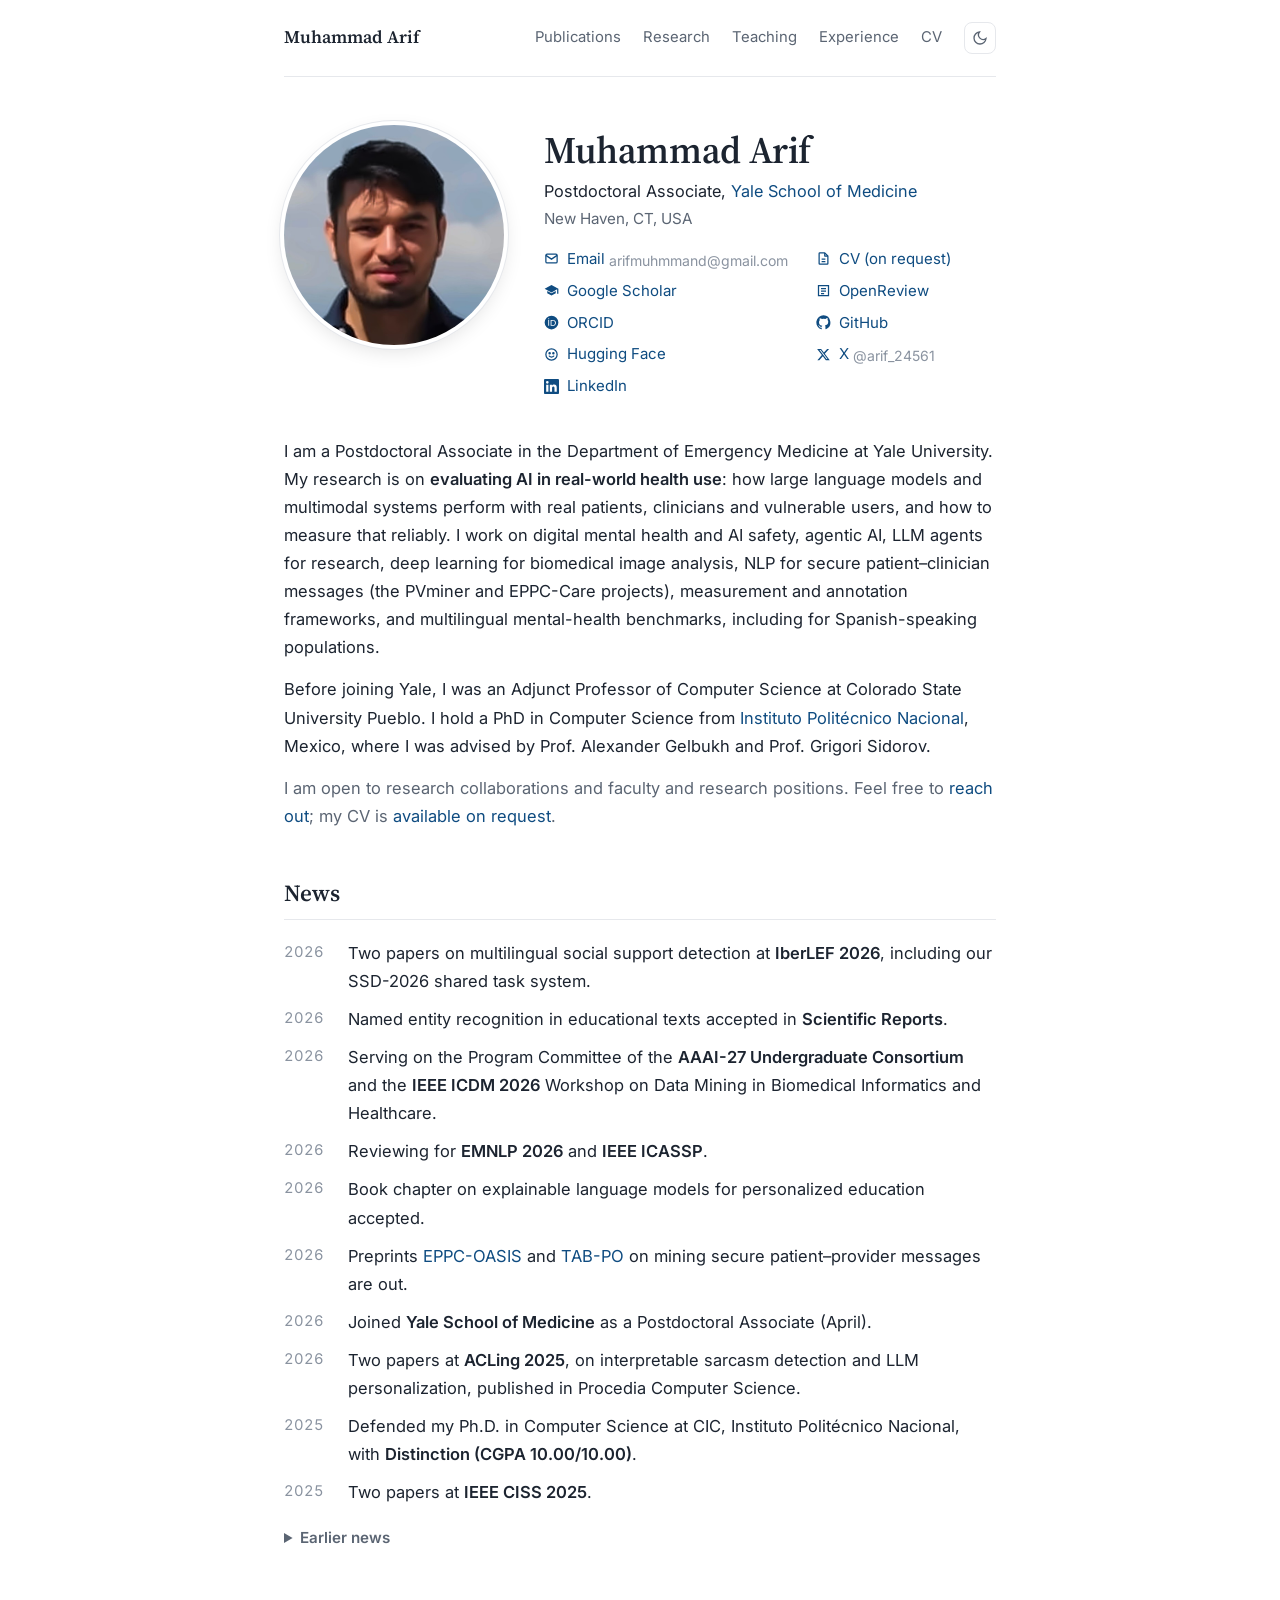
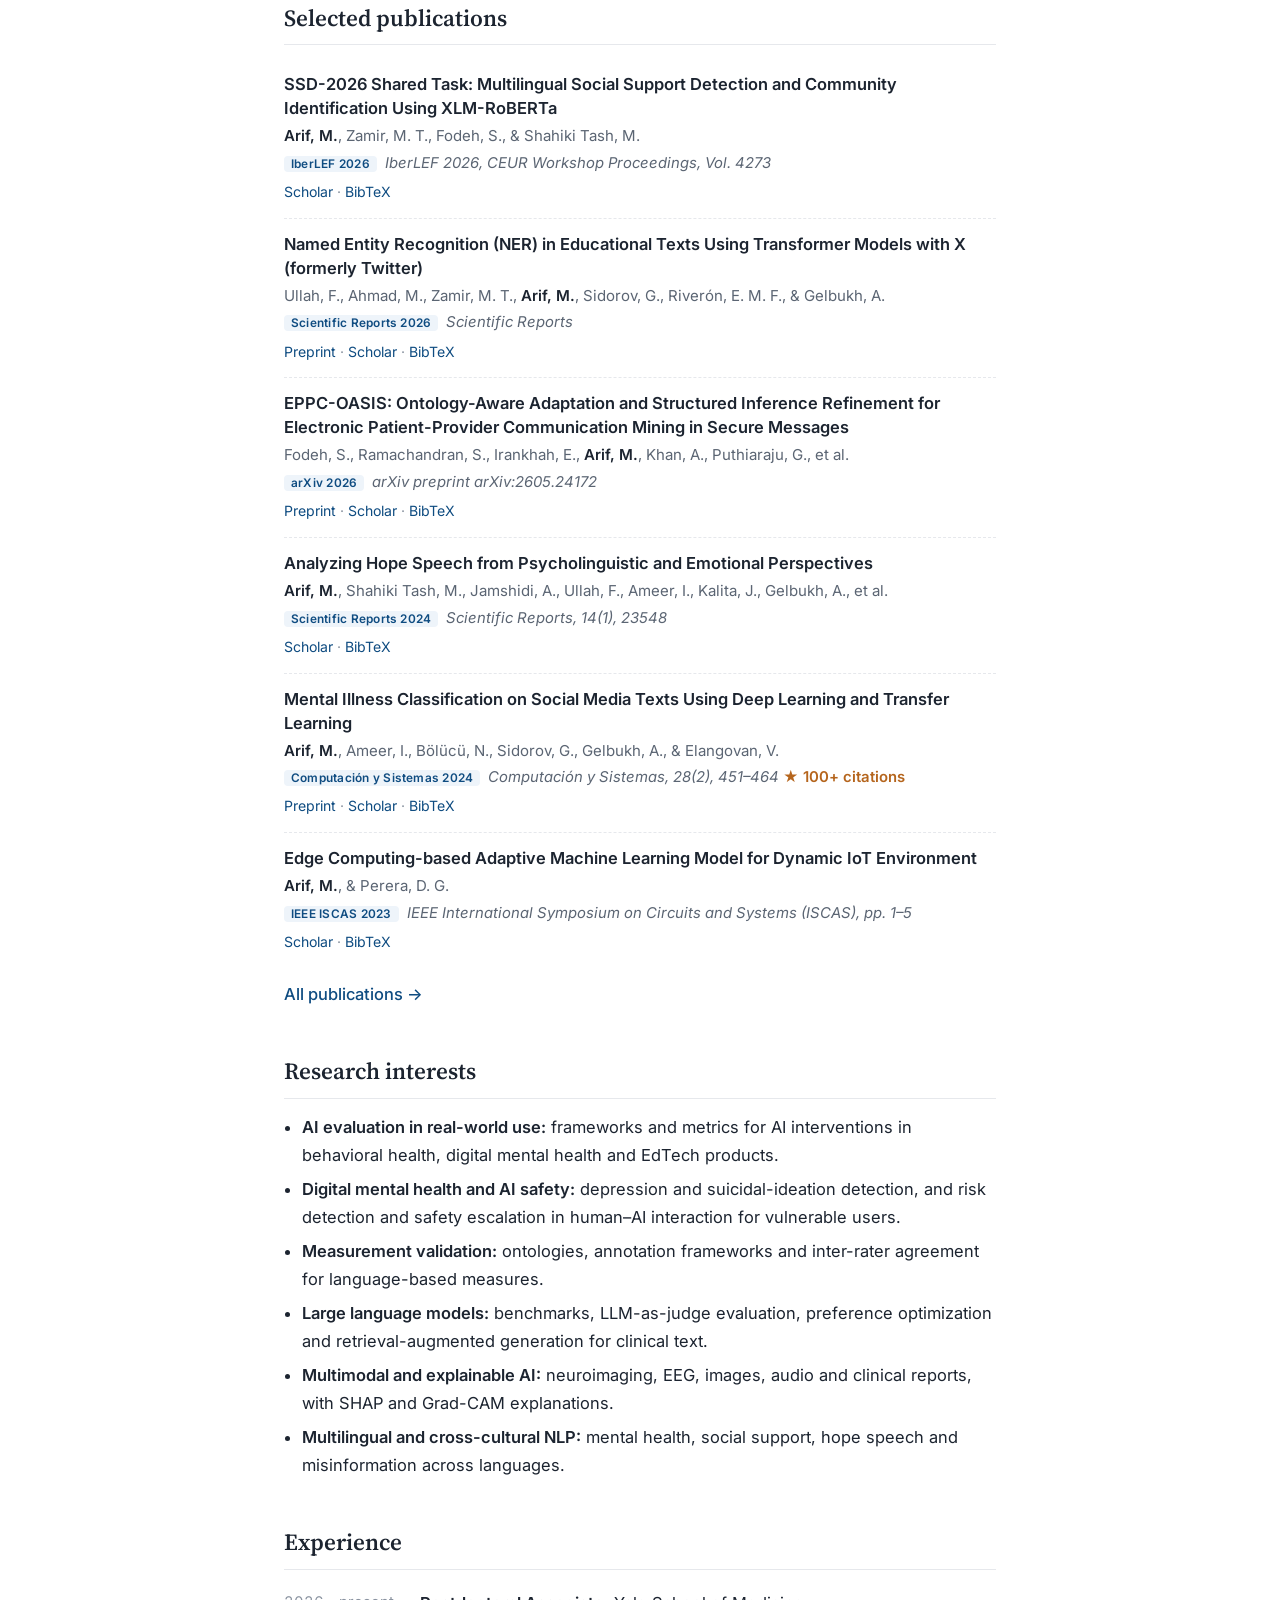
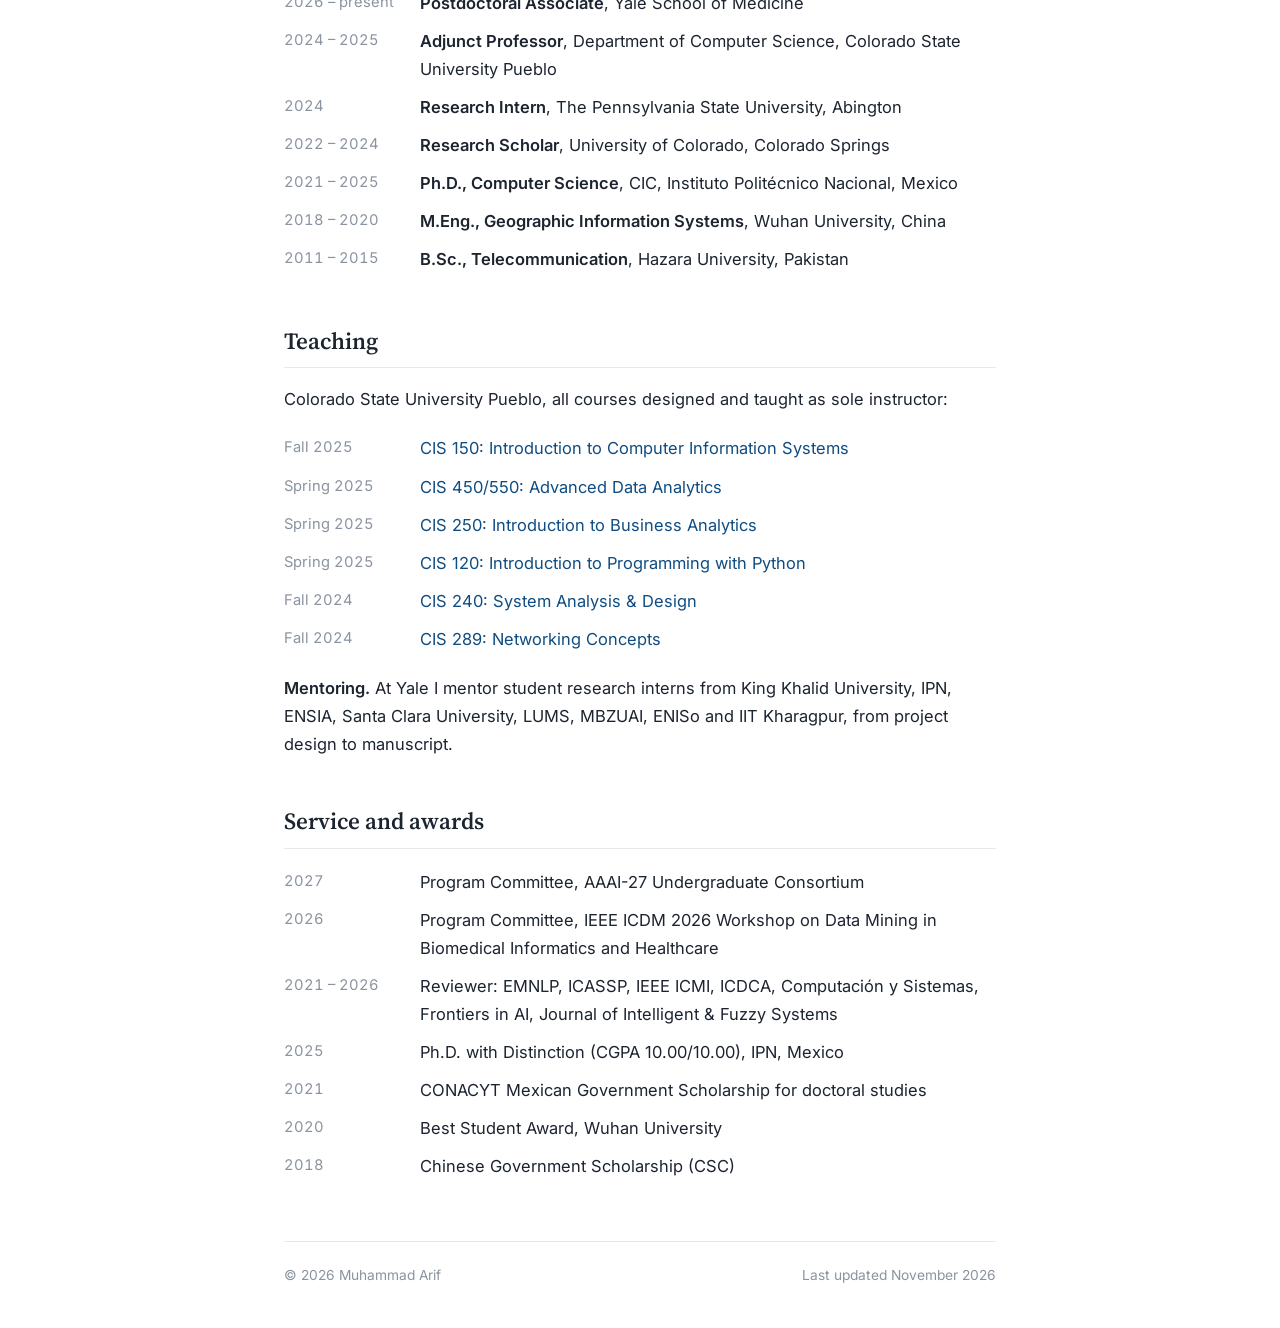
==== index.html @ 35c3992b "Intro: add LLM agents for research and biomedical image analysis Co-Authored-By: Claude Opus 5.5 <no" ====
<!DOCTYPE html>
<html lang="en">
<head>
  <meta charset="UTF-8">
  <meta name="viewport" content="width=device-width, initial-scale=1.0">
  <meta name="color-scheme" content="light dark">
  <title>Muhammad Arif, Ph.D.</title>
  <meta name="description" content="Muhammad Arif, Postdoctoral Associate at Yale School of Medicine. AI evaluation, digital mental health, clinical NLP and large language models.">
  <meta property="og:title" content="Muhammad Arif, Ph.D.">
  <meta property="og:description" content="Muhammad Arif, Postdoctoral Associate at Yale School of Medicine. AI evaluation, digital mental health, clinical NLP and large language models.">
  <meta property="og:type" content="website">
  <meta property="og:image" content="https://marif561.github.io/images/portrait.jpg">
  <link rel="icon" href="data:image/svg+xml,%3Csvg xmlns='http://www.w3.org/2000/svg' viewBox='0 0 64 64'%3E%3Crect width='64' height='64' rx='32' fill='%230f4c81'/%3E%3Ctext x='50%25' y='56%25' text-anchor='middle' dominant-baseline='middle' font-family='Georgia,serif' font-size='28' fill='%23fff'%3EMA%3C/text%3E%3C/svg%3E">
  <link rel="preconnect" href="https://fonts.googleapis.com">
  <link rel="preconnect" href="https://fonts.gstatic.com" crossorigin>
  <link href="https://fonts.googleapis.com/css2?family=Source+Serif+4:opsz,wght@8..60,400;8..60,600;8..60,700&family=Inter:wght@400;500;600&display=swap" rel="stylesheet">
  <link rel="stylesheet" href="style.css">
  <script>try{var t=localStorage.getItem("theme");if(t)document.documentElement.dataset.theme=t}catch(e){}</script>
  <script type="application/ld+json">
  {"@context":"https://schema.org","@type":"Person","name":"Muhammad Arif","honorificSuffix":"Ph.D.",
   "jobTitle":"Postdoctoral Associate","affiliation":{"@type":"Organization","name":"Yale School of Medicine"},
   "alumniOf":[{"@type":"CollegeOrUniversity","name":"Instituto Politécnico Nacional"},{"@type":"CollegeOrUniversity","name":"Wuhan University"}],
   "email":"mailto:arifmuhmmand@gmail.com","url":"https://marif561.github.io/",
   "sameAs":["https://scholar.google.com/citations?user=NUbu-DoAAAAJ","https://openreview.net/profile?id=~Muhammad_Arif2","https://orcid.org/0000-0001-6141-0204","https://github.com/marif561","https://huggingface.co/HiArif2026","https://x.com/arif_24561","https://www.linkedin.com/in/muhammadarif1906/"]}
  </script>
</head>
<body>
  <a class="skip" href="#content">Skip to content</a>
  <header class="topbar">
    <a class="home" href="./">Muhammad Arif</a>
    <nav aria-label="Main">
      <a href="publications.html">Publications</a>
      <a href="./#research">Research</a>
      <a href="./#teaching">Teaching</a>
      <a href="./#experience">Experience</a>
      <a href="cv.html">CV</a>
      <button id="theme" class="theme" type="button" aria-label="Toggle dark mode">
        <svg viewBox="0 0 24 24" fill="none" stroke="currentColor" stroke-width="2" stroke-linecap="round"><path d="M21 12.8A9 9 0 1 1 11.2 3a7 7 0 0 0 9.8 9.8z"/></svg>
      </button>
    </nav>
  </header>
  <main id="content">

    <section class="profile">
      <img class="portrait" src="images/portrait.jpg" alt="Portrait of Muhammad Arif" width="220" height="220">
      <div>
        <h1>Muhammad Arif</h1>
        <p class="affil">Postdoctoral Associate, <a href="https://medicine.yale.edu/" target="_blank" rel="noopener">Yale School of Medicine</a></p>
        <p class="loc">New Haven, CT, USA</p>
        <ul class="links">
          <li><a href="mailto:arifmuhmmand@gmail.com"><svg viewBox="0 0 24 24" fill="none" stroke="currentColor" stroke-width="2"><rect x="3" y="5" width="18" height="14" rx="2"/><path d="m3 7 9 6 9-6"/></svg><span>Email</span></a> <span class="handle">arifmuhmmand@gmail.com</span></li>
          <li><a href="cv.html"><svg viewBox="0 0 24 24" fill="none" stroke="currentColor" stroke-width="2" stroke-linejoin="round"><path d="M14 3H6a1 1 0 0 0-1 1v16a1 1 0 0 0 1 1h12a1 1 0 0 0 1-1V8z"/><path d="M14 3v5h5M9 13h6M9 17h6"/></svg><span>CV (on request)</span></a></li>
          <li><a href="https://scholar.google.com/citations?user=NUbu-DoAAAAJ" target="_blank" rel="noopener me"><svg viewBox="0 0 24 24" fill="currentColor"><path d="M12 3 1 9l11 6 9-4.9V17h2V9L12 3zm-6.8 9.6v3.6L12 20l6.8-3.8v-3.6L12 16.4l-6.8-3.8z"/></svg><span>Google Scholar</span></a></li>
          <li><a href="https://openreview.net/profile?id=~Muhammad_Arif2" target="_blank" rel="noopener me"><svg viewBox="0 0 24 24" fill="none" stroke="currentColor" stroke-width="2"><path d="M4 4h16v16H4z"/><path d="M8 9h8M8 13h8M8 17h5"/></svg><span>OpenReview</span></a></li>
          <li><a href="https://orcid.org/0000-0001-6141-0204" target="_blank" rel="noopener me"><svg viewBox="0 0 24 24" fill="currentColor"><path d="M12 1a11 11 0 1 0 0 22 11 11 0 0 0 0-22zM8.2 17.3H6.8V7.9h1.4v9.4zM7.5 6.9a.9.9 0 1 1 0-1.8.9.9 0 0 1 0 1.8zm3.1 10.4V7.9h3.6c3.4 0 4.9 2.4 4.9 4.7 0 2.5-2 4.7-4.9 4.7h-3.6zm1.4-1.3h2.1c2.6 0 3.5-1.9 3.5-3.4 0-2.4-1.5-3.4-3.6-3.4h-2v6.8z"/></svg><span>ORCID</span></a></li>
          <li><a href="https://github.com/marif561" target="_blank" rel="noopener me"><svg viewBox="0 0 24 24" fill="currentColor"><path d="M12 .5a11.5 11.5 0 0 0-3.6 22.4c.6.1.8-.3.8-.6v-2c-3.2.7-3.9-1.4-3.9-1.4-.5-1.3-1.3-1.7-1.3-1.7-1-.7.1-.7.1-.7 1.2.1 1.8 1.2 1.8 1.2 1 1.8 2.8 1.3 3.5 1 .1-.8.4-1.3.7-1.6-2.6-.3-5.3-1.3-5.3-5.7 0-1.3.5-2.3 1.2-3.1-.1-.3-.5-1.5.1-3.1 0 0 1-.3 3.2 1.2a11 11 0 0 1 5.8 0C17.3 4.4 18.3 4.7 18.3 4.7c.6 1.6.2 2.8.1 3.1.8.8 1.2 1.8 1.2 3.1 0 4.4-2.7 5.4-5.3 5.7.4.4.8 1.1.8 2.2v3.2c0 .3.2.7.8.6A11.5 11.5 0 0 0 12 .5z"/></svg><span>GitHub</span></a></li>
          <li><a href="https://huggingface.co/HiArif2026" target="_blank" rel="noopener me"><svg viewBox="0 0 24 24" fill="none" stroke="currentColor" stroke-width="2" stroke-linecap="round"><circle cx="12" cy="12" r="9"/><circle cx="9" cy="10" r="1" fill="currentColor"/><circle cx="15" cy="10" r="1" fill="currentColor"/><path d="M8.5 14.5c1.8 2 5.2 2 7 0"/></svg><span>Hugging Face</span></a></li>
          <li><a href="https://x.com/arif_24561" target="_blank" rel="noopener me"><svg viewBox="0 0 24 24" fill="currentColor"><path d="M17.8 3h3.1l-6.8 7.7L22 21h-6.2l-4.9-6.4L5.3 21H2.2l7.2-8.3L1.8 3h6.4l4.4 5.8L17.8 3zm-1.1 16.2h1.7L7.4 4.7H5.6l11.1 14.5z"/></svg><span>X</span></a> <span class="handle">@arif_24561</span></li>
          <li><a href="https://www.linkedin.com/in/muhammadarif1906/" target="_blank" rel="noopener me"><svg viewBox="0 0 24 24" fill="currentColor"><path d="M20.4 20.5h-3.6v-5.6c0-1.3 0-3-1.8-3s-2.1 1.4-2.1 2.9v5.7H9.3V9h3.4v1.6c.5-.9 1.6-1.8 3.4-1.8 3.6 0 4.3 2.4 4.3 5.5v6.2zM5.3 7.4a2.1 2.1 0 1 1 0-4.2 2.1 2.1 0 0 1 0 4.2zM7.1 20.5H3.5V9h3.6v11.5zM22.2 0H1.8C.8 0 0 .8 0 1.7v20.6c0 .9.8 1.7 1.8 1.7h20.4c1 0 1.8-.8 1.8-1.7V1.7C24 .8 23.2 0 22.2 0z"/></svg><span>LinkedIn</span></a></li>
        </ul>
      </div>
    </section>

    <section class="bio">
      <p>
        I am a Postdoctoral Associate in the Department of Emergency Medicine at Yale University. My research
        is on <b>evaluating AI in real-world health use</b>: how large language models and multimodal systems
        perform with real patients, clinicians and vulnerable users, and how to measure that reliably. I work on
        digital mental health and AI safety, agentic AI, LLM agents for research, deep learning for biomedical
        image analysis, NLP for secure patient–clinician messages (the PVminer and EPPC-Care projects), measurement and annotation frameworks, and multilingual mental-health
        benchmarks, including for Spanish-speaking populations.
      </p>
      <p>
        Before joining Yale, I was an Adjunct Professor of Computer Science at Colorado State University Pueblo.
        I hold a PhD in Computer Science from
        <a href="https://www.ipn.mx/" target="_blank" rel="noopener">Instituto Politécnico Nacional</a>, Mexico,
        where I was advised by Prof. Alexander Gelbukh and Prof. Grigori Sidorov.
      </p>
      <p class="note">I am open to research collaborations and faculty and research positions. Feel free to <a href="mailto:arifmuhmmand@gmail.com">reach out</a>; my CV is <a href="cv.html">available on request</a>.</p>
    </section>

    <section>
      <h2>News</h2>
      <ul class="news">
      <li><span class="yr">2026</span> Two papers on multilingual social support detection at <b>IberLEF 2026</b>, including our SSD-2026 shared task system.</li>
      <li><span class="yr">2026</span> Named entity recognition in educational texts accepted in <b>Scientific Reports</b>.</li>
      <li><span class="yr">2026</span> Serving on the Program Committee of the <b>AAAI-27 Undergraduate Consortium</b> and the <b>IEEE ICDM 2026</b> Workshop on Data Mining in Biomedical Informatics and Healthcare.</li>
      <li><span class="yr">2026</span> Reviewing for <b>EMNLP 2026</b> and <b>IEEE ICASSP</b>.</li>
      <li><span class="yr">2026</span> Book chapter on explainable language models for personalized education accepted.</li>
      <li><span class="yr">2026</span> Preprints <a href="https://arxiv.org/abs/2605.24172" target="_blank" rel="noopener">EPPC-OASIS</a> and <a href="https://arxiv.org/abs/2603.00025" target="_blank" rel="noopener">TAB-PO</a> on mining secure patient–provider messages are out.</li>
      <li><span class="yr">2026</span> Joined <b>Yale School of Medicine</b> as a Postdoctoral Associate (April).</li>
      <li><span class="yr">2026</span> Two papers at <b>ACLing 2025</b>, on interpretable sarcasm detection and LLM personalization, published in Procedia Computer Science.</li>
      <li><span class="yr">2025</span> Defended my Ph.D. in Computer Science at CIC, Instituto Politécnico Nacional, with <b>Distinction (CGPA 10.00/10.00)</b>.</li>
      <li><span class="yr">2025</span> Two papers at <b>IEEE CISS 2025</b>.</li>
      </ul>
      <details class="earlier">
        <summary><b>Earlier news</b></summary>
        <ul class="news">
      <li><span class="yr">2024</span> Hope speech paper published in <b>Scientific Reports</b>.</li>
      <li><span class="yr">2024</span> Mental illness classification paper published in <b>Computación y Sistemas</b> (now 100+ citations).</li>
      <li><span class="yr">2024</span> Started as Adjunct Professor at <b>Colorado State University Pueblo</b>.</li>
      <li><span class="yr">2023</span> Edge computing paper at <b>IEEE ISCAS 2023</b>.</li>
      <li><span class="yr">2022</span> CIC at <b>CheckThat! 2022</b> (CLEF) on multi-class and cross-lingual fake news detection.</li>
        </ul>
      </details>
    </section>

    <section>
      <h2>Selected publications</h2>
      <ul class="pubs">
      <li class="pub" data-t="c">
        <div class="pub-title">SSD-2026 Shared Task: Multilingual Social Support Detection and Community Identification Using XLM-RoBERTa</div>
        <div class="pub-authors"><b>Arif, M.</b>, Zamir, M. T., Fodeh, S., &amp; Shahiki Tash, M.</div>
        <div class="pub-venue"><span class="venue-tag">IberLEF 2026</span> IberLEF 2026, CEUR Workshop Proceedings, Vol. 4273</div>
        <div class="pub-links"><a href="https://scholar.google.com/scholar?q=SSD-2026+Shared+Task:+Multilingual+Social+Support+Detection+and+Community+Identification+Using+XLM-RoBERTa" target="_blank" rel="noopener">Scholar</a> · <button class="bib-btn" type="button" aria-expanded="false">BibTeX</button></div>
        <pre class="bib" hidden>@inproceedings{arif2026ssd,
  title = {SSD-2026 Shared Task: Multilingual Social Support Detection and Community Identification Using XLM-RoBERTa},
  author = {Arif, M. and Zamir, M. T. and Fodeh, S. and Shahiki Tash, M.},
  booktitle = {IberLEF 2026, CEUR Workshop Proceedings, Vol. 4273},
  year = {2026}
}</pre>
      </li>
      <li class="pub" data-t="j">
        <div class="pub-title">Named Entity Recognition (NER) in Educational Texts Using Transformer Models with X (formerly Twitter)</div>
        <div class="pub-authors">Ullah, F., Ahmad, M., Zamir, M. T., <b>Arif, M.</b>, Sidorov, G., Riverón, E. M. F., &amp; Gelbukh, A.</div>
        <div class="pub-venue"><span class="venue-tag">Scientific Reports 2026</span> Scientific Reports</div>
        <div class="pub-links"><a href="https://arxiv.org/abs/2504.18142" target="_blank" rel="noopener">Preprint</a> · <a href="https://scholar.google.com/scholar?q=Named+Entity+Recognition+(NER)+in+Educational+Texts+Using+Transformer+Models+with+X+(formerly+Twitter)" target="_blank" rel="noopener">Scholar</a> · <button class="bib-btn" type="button" aria-expanded="false">BibTeX</button></div>
        <pre class="bib" hidden>@article{ullah2026ner,
  title = {Named Entity Recognition (NER) in Educational Texts Using Transformer Models with X (formerly Twitter)},
  author = {Ullah, F. and Ahmad, M. and Zamir, M. T. and Arif, M. and Sidorov, G. and Riverón, E. M. F. and Gelbukh, A.},
  journal = {Scientific Reports},
  year = {2026},
  eprint = {2504.18142}, archivePrefix = {arXiv}
}</pre>
      </li>
      <li class="pub" data-t="p">
        <div class="pub-title">EPPC-OASIS: Ontology-Aware Adaptation and Structured Inference Refinement for Electronic Patient-Provider Communication Mining in Secure Messages</div>
        <div class="pub-authors">Fodeh, S., Ramachandran, S., Irankhah, E., <b>Arif, M.</b>, Khan, A., Puthiaraju, G., et al.</div>
        <div class="pub-venue"><span class="venue-tag">arXiv 2026</span> arXiv preprint arXiv:2605.24172</div>
        <div class="pub-links"><a href="https://arxiv.org/abs/2605.24172" target="_blank" rel="noopener">Preprint</a> · <a href="https://scholar.google.com/scholar?q=EPPC-OASIS:+Ontology-Aware+Adaptation+and+Structured+Inference+Refinement+for+Electronic+Patient-Provider+Communication+Mining+in+Secure+Messages" target="_blank" rel="noopener">Scholar</a> · <button class="bib-btn" type="button" aria-expanded="false">BibTeX</button></div>
        <pre class="bib" hidden>@misc{fodeh2026oasis,
  title = {EPPC-OASIS: Ontology-Aware Adaptation and Structured Inference Refinement for Electronic Patient-Provider Communication Mining in Secure Messages},
  author = {Fodeh, S. and Ramachandran, S. and Irankhah, E. and Arif, M. and Khan, A. and Puthiaraju, G. and others},
  howpublished = {arXiv preprint arXiv:2605.24172},
  year = {2026},
  eprint = {2605.24172}, archivePrefix = {arXiv}
}</pre>
      </li>
      <li class="pub" data-t="j">
        <div class="pub-title">Analyzing Hope Speech from Psycholinguistic and Emotional Perspectives</div>
        <div class="pub-authors"><b>Arif, M.</b>, Shahiki Tash, M., Jamshidi, A., Ullah, F., Ameer, I., Kalita, J., Gelbukh, A., et al.</div>
        <div class="pub-venue"><span class="venue-tag">Scientific Reports 2024</span> Scientific Reports, 14(1), 23548</div>
        <div class="pub-links"><a href="https://scholar.google.com/scholar?q=Analyzing+Hope+Speech+from+Psycholinguistic+and+Emotional+Perspectives" target="_blank" rel="noopener">Scholar</a> · <button class="bib-btn" type="button" aria-expanded="false">BibTeX</button></div>
        <pre class="bib" hidden>@article{arif2024hope,
  title = {Analyzing Hope Speech from Psycholinguistic and Emotional Perspectives},
  author = {Arif, M. and Shahiki Tash, M. and Jamshidi, A. and Ullah, F. and Ameer, I. and Kalita, J. and Gelbukh, A. and others},
  journal = {Scientific Reports, 14(1), 23548},
  year = {2024}
}</pre>
      </li>
      <li class="pub" data-t="j">
        <div class="pub-title">Mental Illness Classification on Social Media Texts Using Deep Learning and Transfer Learning</div>
        <div class="pub-authors"><b>Arif, M.</b>, Ameer, I., Bölücü, N., Sidorov, G., Gelbukh, A., &amp; Elangovan, V.</div>
        <div class="pub-venue"><span class="venue-tag">Computación y Sistemas 2024</span> Computación y Sistemas, 28(2), 451–464 <span class="star">★ 100+ citations</span></div>
        <div class="pub-links"><a href="https://arxiv.org/abs/2207.01012" target="_blank" rel="noopener">Preprint</a> · <a href="https://scholar.google.com/scholar?q=Mental+Illness+Classification+on+Social+Media+Texts+Using+Deep+Learning+and+Transfer+Learning" target="_blank" rel="noopener">Scholar</a> · <button class="bib-btn" type="button" aria-expanded="false">BibTeX</button></div>
        <pre class="bib" hidden>@article{arif2024mental,
  title = {Mental Illness Classification on Social Media Texts Using Deep Learning and Transfer Learning},
  author = {Arif, M. and Ameer, I. and Bölücü, N. and Sidorov, G. and Gelbukh, A. and Elangovan, V.},
  journal = {Computación y Sistemas, 28(2), 451–464},
  year = {2024},
  eprint = {2207.01012}, archivePrefix = {arXiv}
}</pre>
      </li>
      <li class="pub" data-t="c">
        <div class="pub-title">Edge Computing-based Adaptive Machine Learning Model for Dynamic IoT Environment</div>
        <div class="pub-authors"><b>Arif, M.</b>, &amp; Perera, D. G.</div>
        <div class="pub-venue"><span class="venue-tag">IEEE ISCAS 2023</span> IEEE International Symposium on Circuits and Systems (ISCAS), pp. 1–5</div>
        <div class="pub-links"><a href="https://scholar.google.com/scholar?q=Edge+Computing-based+Adaptive+Machine+Learning+Model+for+Dynamic+IoT+Environment" target="_blank" rel="noopener">Scholar</a> · <button class="bib-btn" type="button" aria-expanded="false">BibTeX</button></div>
        <pre class="bib" hidden>@inproceedings{arif2023edge,
  title = {Edge Computing-based Adaptive Machine Learning Model for Dynamic IoT Environment},
  author = {Arif, M. and Perera, D. G.},
  booktitle = {IEEE International Symposium on Circuits and Systems (ISCAS), pp. 1–5},
  year = {2023}
}</pre>
      </li>
      </ul>
      <p class="more"><a href="publications.html">All publications →</a></p>
    </section>

    <section id="research">
      <h2>Research interests</h2>
      <ul class="interests">
        <li><b>AI evaluation in real-world use:</b> frameworks and metrics for AI interventions in behavioral health, digital mental health and EdTech products.</li>
        <li><b>Digital mental health and AI safety:</b> depression and suicidal-ideation detection, and risk detection and safety escalation in human–AI interaction for vulnerable users.</li>
        <li><b>Measurement validation:</b> ontologies, annotation frameworks and inter-rater agreement for language-based measures.</li>
        <li><b>Large language models:</b> benchmarks, LLM-as-judge evaluation, preference optimization and retrieval-augmented generation for clinical text.</li>
        <li><b>Multimodal and explainable AI:</b> neuroimaging, EEG, images, audio and clinical reports, with SHAP and Grad-CAM explanations.</li>
        <li><b>Multilingual and cross-cultural NLP:</b> mental health, social support, hope speech and misinformation across languages.</li>
      </ul>
    </section>

    <section id="experience">
      <h2>Experience</h2>
      <ul class="cv">
        <li><span class="when">2026 – present</span><span><b>Postdoctoral Associate</b>, Yale School of Medicine</span></li>
        <li><span class="when">2024 – 2025</span><span><b>Adjunct Professor</b>, Department of Computer Science, Colorado State University Pueblo</span></li>
        <li><span class="when">2024</span><span><b>Research Intern</b>, The Pennsylvania State University, Abington</span></li>
        <li><span class="when">2022 – 2024</span><span><b>Research Scholar</b>, University of Colorado, Colorado Springs</span></li>
        <li><span class="when">2021 – 2025</span><span><b>Ph.D., Computer Science</b>, CIC, Instituto Politécnico Nacional, Mexico</span></li>
        <li><span class="when">2018 – 2020</span><span><b>M.Eng., Geographic Information Systems</b>, Wuhan University, China</span></li>
        <li><span class="when">2011 – 2015</span><span><b>B.Sc., Telecommunication</b>, Hazara University, Pakistan</span></li>
      </ul>
    </section>

    <section id="teaching">
      <h2>Teaching</h2>
      <p>Colorado State University Pueblo, all courses designed and taught as sole instructor:</p>
      <ul class="cv">
        <li><span class="when">Fall 2025</span><span><a href="https://catalog.csupueblo.edu/course-description-information/cis/" target="_blank" rel="noopener">CIS 150: Introduction to Computer Information Systems</a></span></li>
        <li><span class="when">Spring 2025</span><span><a href="https://catalog.csupueblo.edu/course-description-information/cis/" target="_blank" rel="noopener">CIS 450/550: Advanced Data Analytics</a></span></li>
        <li><span class="when">Spring 2025</span><span><a href="https://catalog.csupueblo.edu/course-description-information/cis/" target="_blank" rel="noopener">CIS 250: Introduction to Business Analytics</a></span></li>
        <li><span class="when">Spring 2025</span><span><a href="https://catalog.csupueblo.edu/course-description-information/cis/" target="_blank" rel="noopener">CIS 120: Introduction to Programming with Python</a></span></li>
        <li><span class="when">Fall 2024</span><span><a href="https://catalog.csupueblo.edu/course-description-information/cis/" target="_blank" rel="noopener">CIS 240: System Analysis &amp; Design</a></span></li>
        <li><span class="when">Fall 2024</span><span><a href="https://catalog.csupueblo.edu/course-description-information/cis/" target="_blank" rel="noopener">CIS 289: Networking Concepts</a></span></li>
      </ul>
      <p>
        <b>Mentoring.</b> At Yale I mentor student research interns from King Khalid University, IPN, ENSIA,
        Santa Clara University, LUMS, MBZUAI, ENISo and IIT Kharagpur, from project design to manuscript.
      </p>
    </section>

    <section>
      <h2>Service and awards</h2>
      <ul class="cv">
        <li><span class="when">2027</span><span>Program Committee, AAAI-27 Undergraduate Consortium</span></li>
        <li><span class="when">2026</span><span>Program Committee, IEEE ICDM 2026 Workshop on Data Mining in Biomedical Informatics and Healthcare</span></li>
        <li><span class="when">2021 – 2026</span><span>Reviewer: EMNLP, ICASSP, IEEE ICMI, ICDCA, Computación y Sistemas, Frontiers in AI, Journal of Intelligent &amp; Fuzzy Systems</span></li>
        <li><span class="when">2025</span><span>Ph.D. with Distinction (CGPA 10.00/10.00), IPN, Mexico</span></li>
        <li><span class="when">2021</span><span>CONACYT Mexican Government Scholarship for doctoral studies</span></li>
        <li><span class="when">2020</span><span>Best Student Award, Wuhan University</span></li>
        <li><span class="when">2018</span><span>Chinese Government Scholarship (CSC)</span></li>
      </ul>
    </section>
  </main>
  <footer>
    <span>© 2026 Muhammad Arif</span>
    <span>Last updated November 2026</span>
  </footer>
  <script>
    (function () {
      var root = document.documentElement, btn = document.getElementById("theme");
      function cur() {
        return root.dataset.theme || (matchMedia("(prefers-color-scheme: dark)").matches ? "dark" : "light");
      }
      btn.addEventListener("click", function () {
        var n = cur() === "dark" ? "light" : "dark";
        root.dataset.theme = n;
        try { localStorage.setItem("theme", n); } catch (e) {}
      });
      document.querySelectorAll(".bib-btn").forEach(function (b) {
        b.addEventListener("click", function () {
          var pre = b.closest(".pub").querySelector(".bib");
          pre.hidden = !pre.hidden;
          b.setAttribute("aria-expanded", String(!pre.hidden));
        });
      });
      document.querySelectorAll(".filter button").forEach(function (b) {
        b.addEventListener("click", function () {
          document.querySelectorAll(".filter button").forEach(function (x) { x.classList.remove("on"); });
          b.classList.add("on");
          var f = b.dataset.f;
          document.querySelectorAll(".pub").forEach(function (p) {
            p.hidden = f !== "all" && p.dataset.t !== f;
          });
          document.querySelectorAll(".year-group").forEach(function (g) {
            g.hidden = !g.querySelector(".pub:not([hidden])");
          });
        });
      });
    })();
  </script>
</body>
</html>
---- style.css ----
:root {
  --bg: #ffffff;
  --text: #1c2430;
  --muted: #5b6573;
  --faint: #8a93a0;
  --line: #e6e8ec;
  --accent: #0f4c81;
  --accent-soft: #eef4fa;
  --code-bg: #f6f7f9;
  --serif: "Source Serif 4", Georgia, "Times New Roman", serif;
  --sans: "Inter", system-ui, -apple-system, "Segoe UI", sans-serif;
}
@media (prefers-color-scheme: dark) {
  :root:not([data-theme="light"]) {
    --bg: #12161c; --text: #e6e8eb; --muted: #a3abb6; --faint: #7d8794;
    --line: #262d36; --accent: #8cbcec; --accent-soft: #1a2633; --code-bg: #1a2029;
  }
}
:root[data-theme="dark"] {
  --bg: #12161c; --text: #e6e8eb; --muted: #a3abb6; --faint: #7d8794;
  --line: #262d36; --accent: #8cbcec; --accent-soft: #1a2633; --code-bg: #1a2029;
}

* { box-sizing: border-box; }
html { -webkit-text-size-adjust: 100%; }
body {
  margin: 0 auto; max-width: 760px; padding: 0 24px;
  background: var(--bg); color: var(--text);
  font: 16.5px/1.7 var(--sans); -webkit-font-smoothing: antialiased;
}
a { color: var(--accent); text-decoration: none; }
a:hover { text-decoration: underline; text-underline-offset: 3px; }
b { font-weight: 600; }

.skip { position: absolute; left: -9999px; }
.skip:focus { left: 12px; top: 12px; background: var(--bg); padding: 6px 10px; border: 1px solid var(--line); z-index: 10; }

/* top bar */
.topbar {
  display: flex; align-items: center; justify-content: space-between; gap: 16px; flex-wrap: wrap;
  padding: 22px 0; border-bottom: 1px solid var(--line); margin-bottom: 48px;
}
.home { font-family: var(--serif); font-weight: 600; font-size: 1.1rem; color: var(--text); }
.home:hover { text-decoration: none; }
.topbar nav { display: flex; align-items: center; gap: 22px; font-size: .93rem; }
.topbar nav a { color: var(--muted); }
.topbar nav a:hover { color: var(--text); text-decoration: none; }
.theme {
  background: none; border: 1px solid var(--line); border-radius: 8px; width: 32px; height: 32px;
  color: var(--muted); cursor: pointer; display: grid; place-items: center; padding: 0;
}
.theme:hover { color: var(--text); }
.theme svg { width: 16px; height: 16px; }

/* profile header */
.profile { display: grid; grid-template-columns: 220px 1fr; gap: 40px; align-items: start; margin-bottom: 36px; }
.portrait {
  width: 220px; height: 220px; border-radius: 50%;
  background: linear-gradient(140deg, #0f4c81, #0a2a47); color: #fff;
  display: grid; place-items: center; font: 600 3.2rem var(--serif); letter-spacing: .02em;
}
img.portrait { object-fit: cover; display: block; background: var(--line); box-shadow: 0 0 0 4px var(--bg), 0 0 0 5px var(--line), 0 6px 20px rgba(0,0,0,.12); }
h1 { font-family: var(--serif); font-weight: 600; font-size: 2.35rem; line-height: 1.15; margin: 4px 0 6px; letter-spacing: -.01em; }
.affil { margin: 0; font-size: 1.02rem; }
.loc { margin: 0 0 14px; color: var(--muted); font-size: .95rem; }
.links { list-style: none; margin: 0; padding: 0; display: grid; grid-template-columns: repeat(2, max-content); gap: 4px 28px; font-size: .94rem; }
.links a { display: inline-flex; align-items: center; gap: 8px; }
.links svg { width: 15px; height: 15px; flex: none; }
.handle { color: var(--faint); font-size: .88rem; }

/* sections */
section { margin-bottom: 44px; }
h2 {
  font-family: var(--serif); font-weight: 600; font-size: 1.45rem; margin: 0 0 14px;
  padding-bottom: 6px; border-bottom: 1px solid var(--line);
}
.bio p { margin: 0 0 14px; }
.bio .note { color: var(--muted); }

/* news */
.news { list-style: none; padding: 0; margin: 0; }
.news li { padding: 5px 0 5px 64px; position: relative; }
.news .yr { position: absolute; left: 0; color: var(--faint); font-variant-numeric: tabular-nums; font-size: .92rem; top: 6px; }
.earlier { margin-top: 10px; }
.earlier summary { cursor: pointer; color: var(--muted); font-size: .95rem; padding: 4px 0; }
.earlier summary:hover { color: var(--text); }

/* publications */
.pubs { list-style: none; padding: 0; margin: 0; }
.pub { padding: 14px 0; border-bottom: 1px dashed var(--line); }
.pub:last-child { border-bottom: none; }
.pub-title { font-weight: 600; line-height: 1.45; }
.pub-authors { color: var(--muted); font-size: .94rem; margin-top: 2px; }
.pub-authors b { color: var(--text); }
.pub-venue { font-size: .93rem; margin-top: 2px; font-style: italic; color: var(--muted); }
.venue-tag {
  font-style: normal; font-size: .74rem; font-weight: 600; letter-spacing: .02em;
  background: var(--accent-soft); color: var(--accent); padding: 1px 7px; border-radius: 4px; margin-right: 4px;
}
.star { font-style: normal; font-weight: 600; color: #b5651d; }
.pub-links { font-size: .88rem; margin-top: 4px; color: var(--faint); }
.bib-btn { background: none; border: 0; padding: 0; font: inherit; color: var(--accent); cursor: pointer; }
.bib-btn:hover { text-decoration: underline; text-underline-offset: 3px; }
.bib {
  background: var(--code-bg); border: 1px solid var(--line); border-radius: 6px; padding: 12px 14px; margin: 10px 0 0;
  font: .8rem/1.55 ui-monospace, SFMono-Regular, Menlo, monospace; white-space: pre-wrap; word-break: break-word;
}
.more { margin-top: 12px; font-weight: 500; }

.interests { padding-left: 1.1em; margin: 0; }
.interests li { margin-bottom: 6px; }

/* cv-style lists */
.cv { list-style: none; padding: 0; margin: 0 0 14px; }
.cv li { display: grid; grid-template-columns: 120px 1fr; gap: 16px; padding: 5px 0; }
.cv .when { color: var(--faint); font-size: .92rem; font-variant-numeric: tabular-nums; padding-top: 1px; }

/* publications page */
.page-title { margin-bottom: 8px; }
.lead { color: var(--muted); margin-top: 0; }
.filter { display: flex; flex-wrap: wrap; gap: 6px; margin: 18px 0 30px; }
.filter button {
  font: 500 .86rem var(--sans); padding: 5px 12px; border-radius: 999px; cursor: pointer;
  border: 1px solid var(--line); background: transparent; color: var(--muted);
}
.filter button:hover { color: var(--text); }
.filter button.on { background: var(--text); color: var(--bg); border-color: var(--text); }
.year-group h2 { font-size: 1.2rem; color: var(--muted); }

footer {
  display: flex; justify-content: space-between; flex-wrap: wrap; gap: 8px;
  border-top: 1px solid var(--line); padding: 22px 0 40px; margin-top: 56px;
  color: var(--faint); font-size: .86rem;
}

@media (max-width: 640px) {
  body { font-size: 16px; padding: 0 18px; }
  .topbar { margin-bottom: 32px; }
  .topbar nav { gap: 6px 14px; font-size: .88rem; flex-wrap: wrap; }
  .profile { grid-template-columns: 1fr; gap: 18px; }
  .portrait { width: 170px; height: 170px; font-size: 2.3rem; }
  h1 { font-size: 2rem; }
  .links { grid-template-columns: 1fr 1fr; gap: 4px 16px; }
  .cv li { grid-template-columns: 1fr; gap: 0; }
  .handle { display: none; }
  .news li { padding-left: 0; }
  .news .yr { position: static; margin-right: 6px; }
}
@media print {
  .topbar nav, .bib-btn, .filter { display: none; }
}

/* cv page */
.cv-actions { display: flex; gap: 18px; align-items: center; margin: 18px 0; font-size: .95rem; }
.btn-dl { background: var(--text); color: var(--bg); padding: 7px 14px; border-radius: 6px; font-weight: 500; }
.btn-dl:hover { text-decoration: none; opacity: .9; }
.cv-embed { width: 100%; height: 85vh; min-height: 600px; border: 1px solid var(--line); border-radius: 6px; background: var(--code-bg); }
@media (max-width: 640px) { .cv-embed { height: 70vh; min-height: 420px; } }
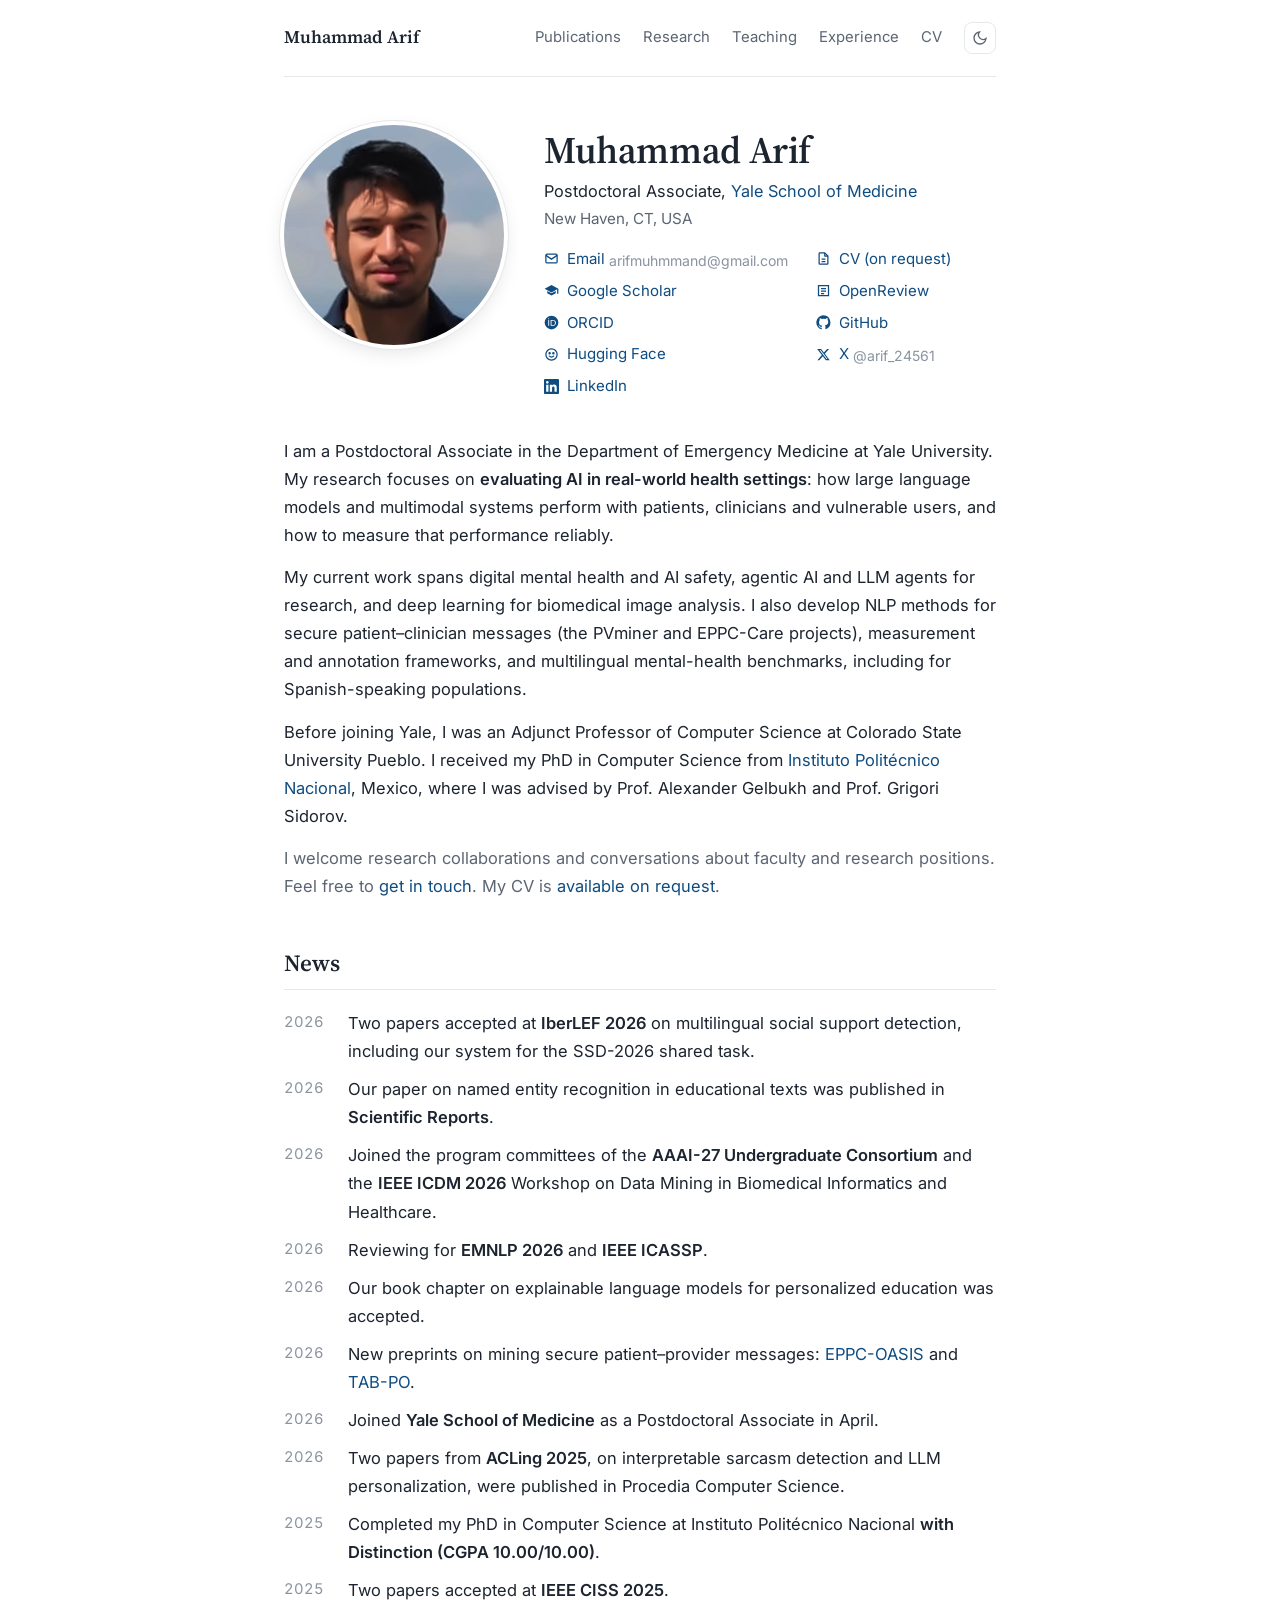
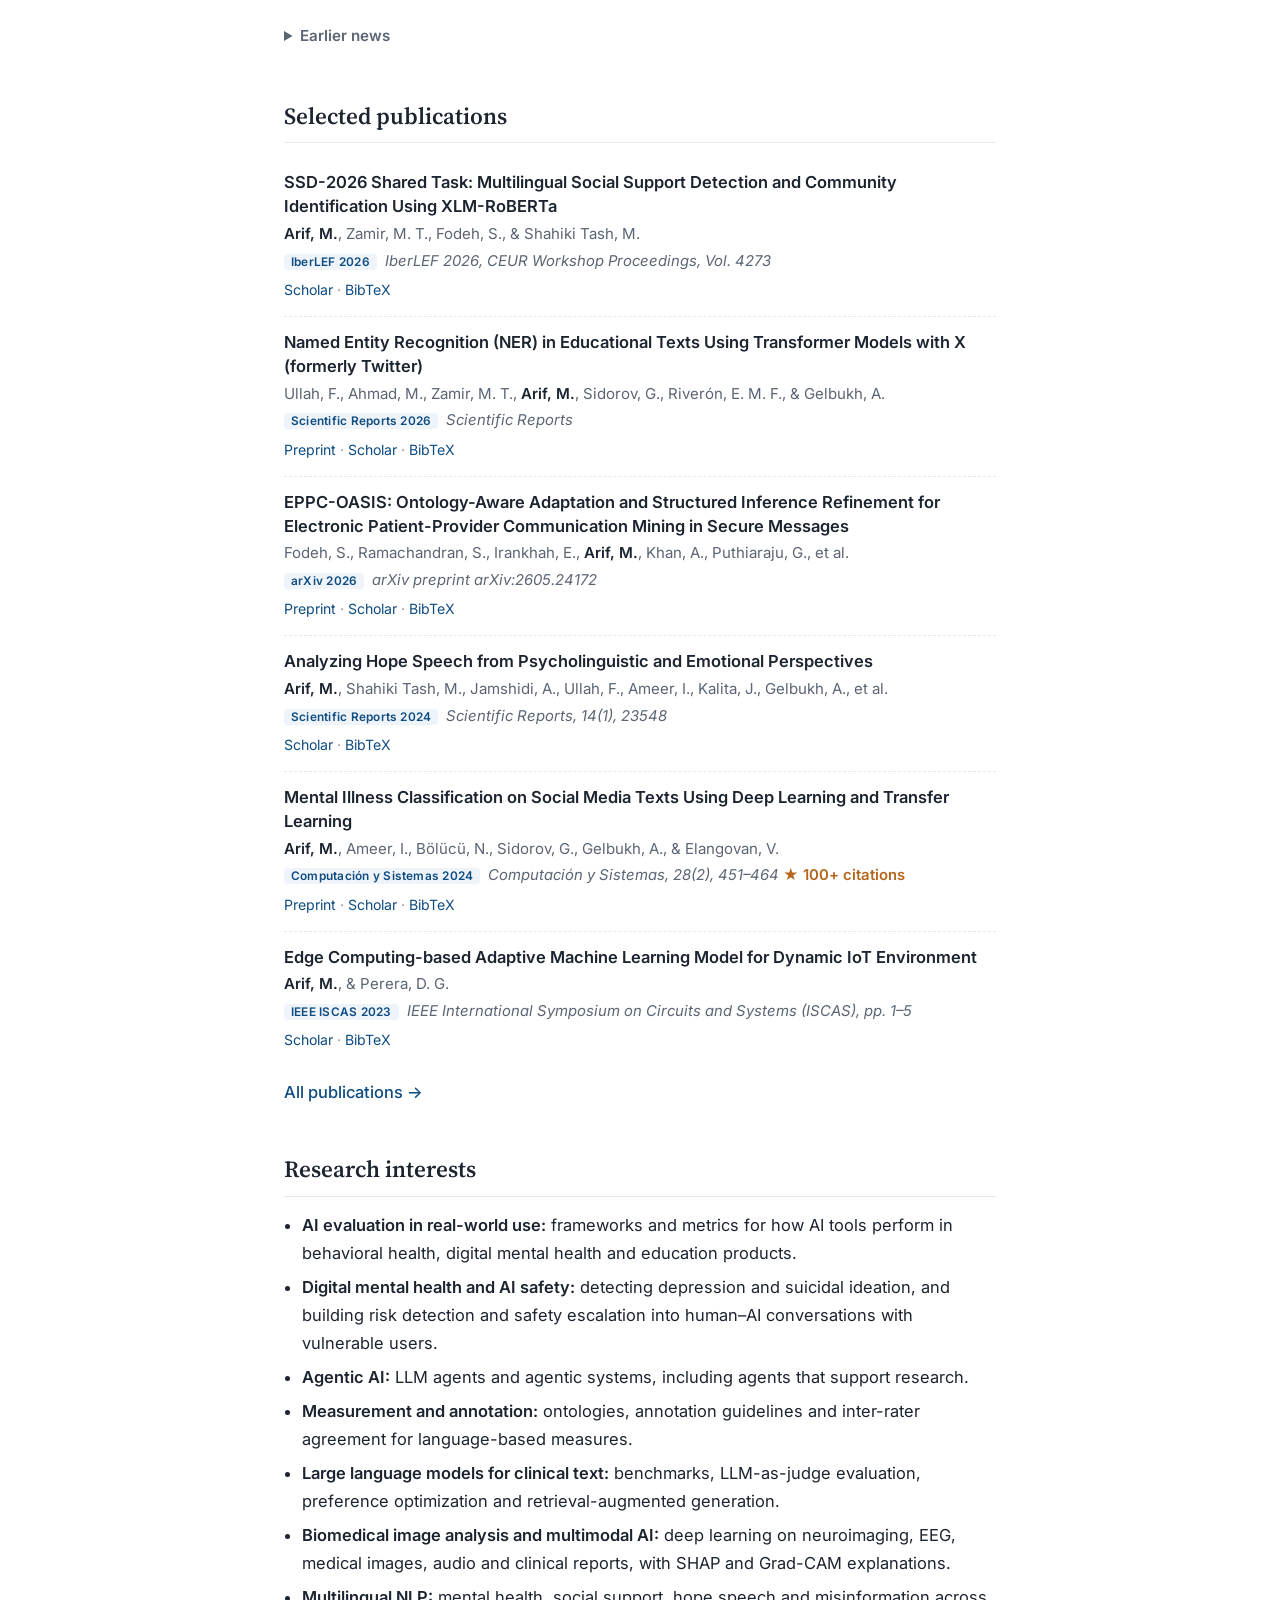
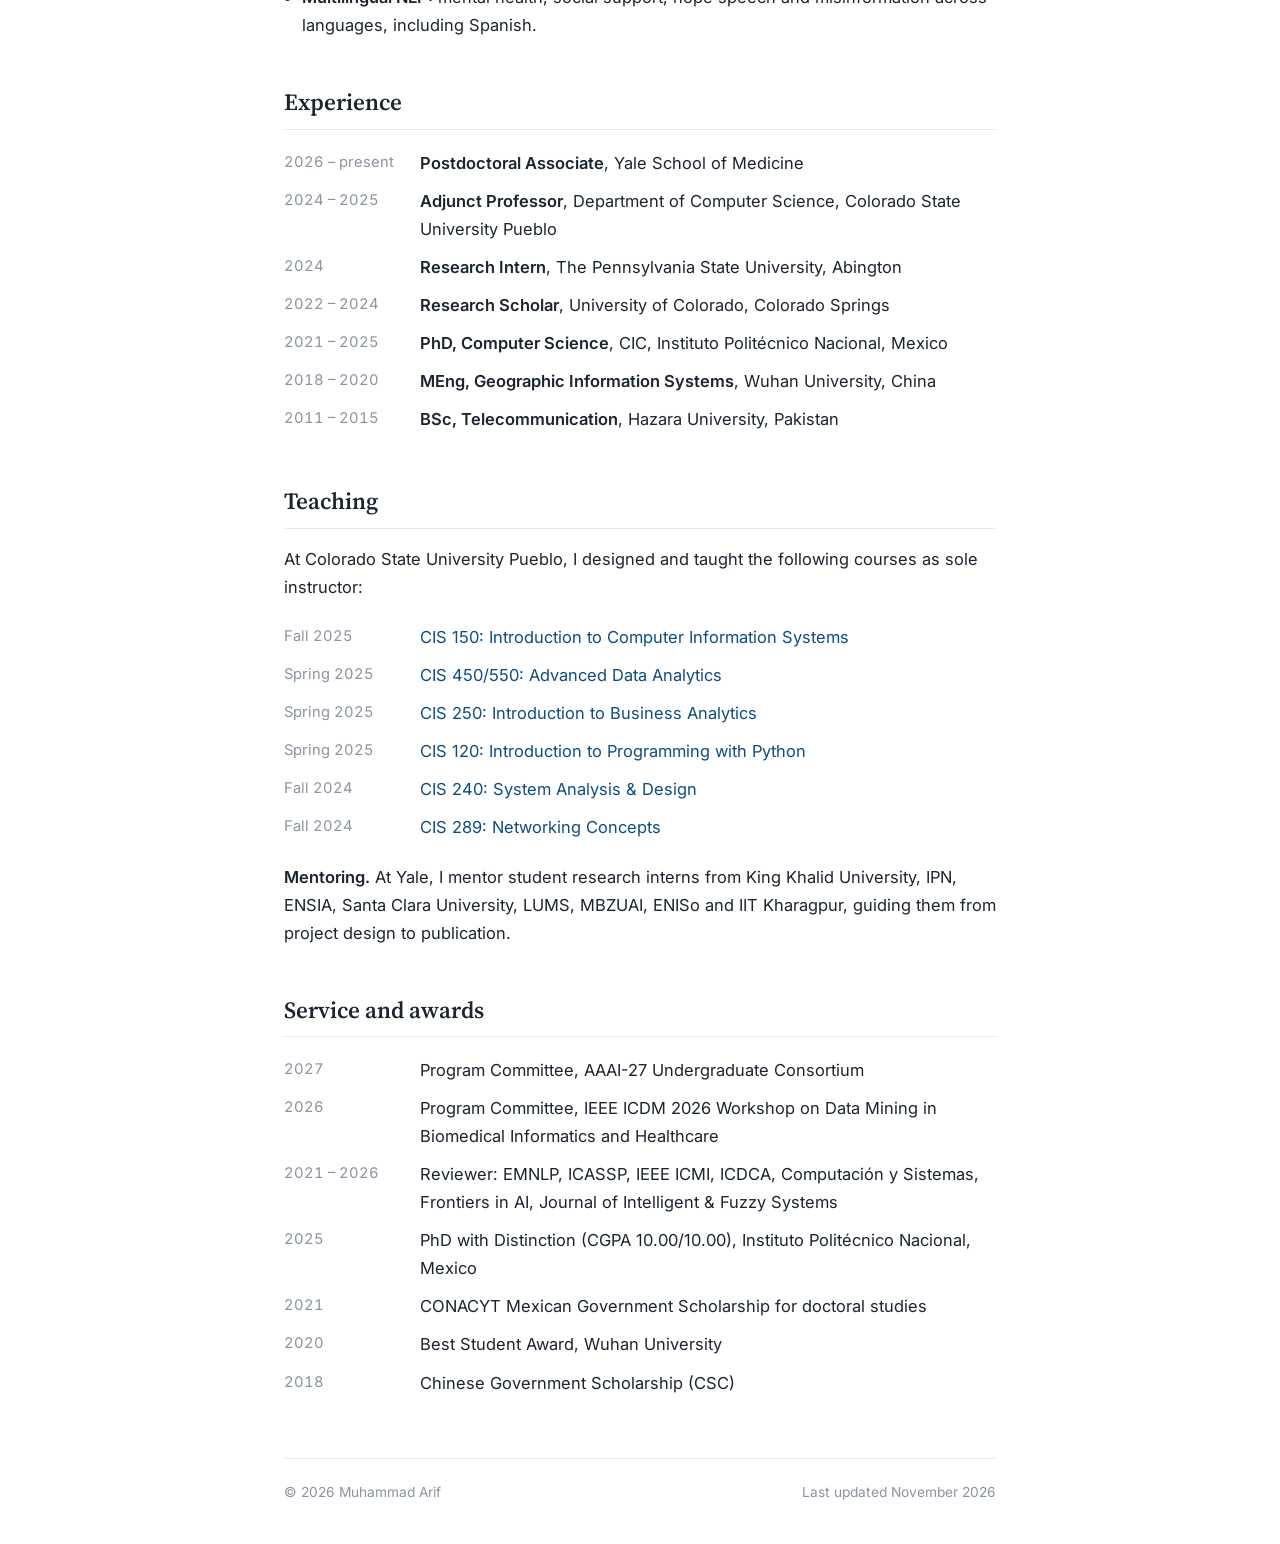
==== commit cdb76d83: "Polish wording and punctuation across the site Co-Authored-By: Claude Opus 5.5 <noreply@anthropic.co" ====
--- a/index.html
+++ b/index.html
@@ -4,9 +4,9 @@
   <meta charset="UTF-8">
   <meta name="viewport" content="width=device-width, initial-scale=1.0">
   <meta name="color-scheme" content="light dark">
-  <title>Muhammad Arif, Ph.D.</title>
+  <title>Muhammad Arif, PhD</title>
   <meta name="description" content="Muhammad Arif, Postdoctoral Associate at Yale School of Medicine. AI evaluation, digital mental health, clinical NLP and large language models.">
-  <meta property="og:title" content="Muhammad Arif, Ph.D.">
+  <meta property="og:title" content="Muhammad Arif, PhD">
   <meta property="og:description" content="Muhammad Arif, Postdoctoral Associate at Yale School of Medicine. AI evaluation, digital mental health, clinical NLP and large language models.">
   <meta property="og:type" content="website">
   <meta property="og:image" content="https://marif561.github.io/images/portrait.jpg">
@@ -17,7 +17,7 @@
   <link rel="stylesheet" href="style.css">
   <script>try{var t=localStorage.getItem("theme");if(t)document.documentElement.dataset.theme=t}catch(e){}</script>
   <script type="application/ld+json">
-  {"@context":"https://schema.org","@type":"Person","name":"Muhammad Arif","honorificSuffix":"Ph.D.",
+  {"@context":"https://schema.org","@type":"Person","name":"Muhammad Arif","honorificSuffix":"PhD",
    "jobTitle":"Postdoctoral Associate","affiliation":{"@type":"Organization","name":"Yale School of Medicine"},
    "alumniOf":[{"@type":"CollegeOrUniversity","name":"Instituto Politécnico Nacional"},{"@type":"CollegeOrUniversity","name":"Wuhan University"}],
    "email":"mailto:arifmuhmmand@gmail.com","url":"https://marif561.github.io/",
@@ -64,43 +64,47 @@
     <section class="bio">
       <p>
         I am a Postdoctoral Associate in the Department of Emergency Medicine at Yale University. My research
-        is on <b>evaluating AI in real-world health use</b>: how large language models and multimodal systems
-        perform with real patients, clinicians and vulnerable users, and how to measure that reliably. I work on
-        digital mental health and AI safety, agentic AI, LLM agents for research, deep learning for biomedical
-        image analysis, NLP for secure patient–clinician messages (the PVminer and EPPC-Care projects), measurement and annotation frameworks, and multilingual mental-health
-        benchmarks, including for Spanish-speaking populations.
+        focuses on <b>evaluating AI in real-world health settings</b>: how large language models and multimodal
+        systems perform with patients, clinicians and vulnerable users, and how to measure that performance
+        reliably.
+      </p>
+      <p>
+        My current work spans digital mental health and AI safety, agentic AI and LLM agents for research, and
+        deep learning for biomedical image analysis. I also develop NLP methods for secure patient–clinician
+        messages (the PVminer and EPPC-Care projects), measurement and annotation frameworks, and multilingual
+        mental-health benchmarks, including for Spanish-speaking populations.
       </p>
       <p>
         Before joining Yale, I was an Adjunct Professor of Computer Science at Colorado State University Pueblo.
-        I hold a PhD in Computer Science from
+        I received my PhD in Computer Science from
         <a href="https://www.ipn.mx/" target="_blank" rel="noopener">Instituto Politécnico Nacional</a>, Mexico,
         where I was advised by Prof. Alexander Gelbukh and Prof. Grigori Sidorov.
       </p>
-      <p class="note">I am open to research collaborations and faculty and research positions. Feel free to <a href="mailto:arifmuhmmand@gmail.com">reach out</a>; my CV is <a href="cv.html">available on request</a>.</p>
+      <p class="note">I welcome research collaborations and conversations about faculty and research positions. Feel free to <a href="mailto:arifmuhmmand@gmail.com">get in touch</a>. My CV is <a href="cv.html">available on request</a>.</p>
     </section>
 
     <section>
       <h2>News</h2>
       <ul class="news">
-      <li><span class="yr">2026</span> Two papers on multilingual social support detection at <b>IberLEF 2026</b>, including our SSD-2026 shared task system.</li>
-      <li><span class="yr">2026</span> Named entity recognition in educational texts accepted in <b>Scientific Reports</b>.</li>
-      <li><span class="yr">2026</span> Serving on the Program Committee of the <b>AAAI-27 Undergraduate Consortium</b> and the <b>IEEE ICDM 2026</b> Workshop on Data Mining in Biomedical Informatics and Healthcare.</li>
+      <li><span class="yr">2026</span> Two papers accepted at <b>IberLEF 2026</b> on multilingual social support detection, including our system for the SSD-2026 shared task.</li>
+      <li><span class="yr">2026</span> Our paper on named entity recognition in educational texts was published in <b>Scientific Reports</b>.</li>
+      <li><span class="yr">2026</span> Joined the program committees of the <b>AAAI-27 Undergraduate Consortium</b> and the <b>IEEE ICDM 2026</b> Workshop on Data Mining in Biomedical Informatics and Healthcare.</li>
       <li><span class="yr">2026</span> Reviewing for <b>EMNLP 2026</b> and <b>IEEE ICASSP</b>.</li>
-      <li><span class="yr">2026</span> Book chapter on explainable language models for personalized education accepted.</li>
-      <li><span class="yr">2026</span> Preprints <a href="https://arxiv.org/abs/2605.24172" target="_blank" rel="noopener">EPPC-OASIS</a> and <a href="https://arxiv.org/abs/2603.00025" target="_blank" rel="noopener">TAB-PO</a> on mining secure patient–provider messages are out.</li>
-      <li><span class="yr">2026</span> Joined <b>Yale School of Medicine</b> as a Postdoctoral Associate (April).</li>
-      <li><span class="yr">2026</span> Two papers at <b>ACLing 2025</b>, on interpretable sarcasm detection and LLM personalization, published in Procedia Computer Science.</li>
-      <li><span class="yr">2025</span> Defended my Ph.D. in Computer Science at CIC, Instituto Politécnico Nacional, with <b>Distinction (CGPA 10.00/10.00)</b>.</li>
-      <li><span class="yr">2025</span> Two papers at <b>IEEE CISS 2025</b>.</li>
+      <li><span class="yr">2026</span> Our book chapter on explainable language models for personalized education was accepted.</li>
+      <li><span class="yr">2026</span> New preprints on mining secure patient–provider messages: <a href="https://arxiv.org/abs/2605.24172" target="_blank" rel="noopener">EPPC-OASIS</a> and <a href="https://arxiv.org/abs/2603.00025" target="_blank" rel="noopener">TAB-PO</a>.</li>
+      <li><span class="yr">2026</span> Joined <b>Yale School of Medicine</b> as a Postdoctoral Associate in April.</li>
+      <li><span class="yr">2026</span> Two papers from <b>ACLing 2025</b>, on interpretable sarcasm detection and LLM personalization, were published in Procedia Computer Science.</li>
+      <li><span class="yr">2025</span> Completed my PhD in Computer Science at Instituto Politécnico Nacional <b>with Distinction (CGPA 10.00/10.00)</b>.</li>
+      <li><span class="yr">2025</span> Two papers accepted at <b>IEEE CISS 2025</b>.</li>
       </ul>
       <details class="earlier">
         <summary><b>Earlier news</b></summary>
         <ul class="news">
-      <li><span class="yr">2024</span> Hope speech paper published in <b>Scientific Reports</b>.</li>
-      <li><span class="yr">2024</span> Mental illness classification paper published in <b>Computación y Sistemas</b> (now 100+ citations).</li>
-      <li><span class="yr">2024</span> Started as Adjunct Professor at <b>Colorado State University Pueblo</b>.</li>
-      <li><span class="yr">2023</span> Edge computing paper at <b>IEEE ISCAS 2023</b>.</li>
-      <li><span class="yr">2022</span> CIC at <b>CheckThat! 2022</b> (CLEF) on multi-class and cross-lingual fake news detection.</li>
+      <li><span class="yr">2024</span> Our hope speech paper was published in <b>Scientific Reports</b>.</li>
+      <li><span class="yr">2024</span> Our mental illness classification paper was published in <b>Computación y Sistemas</b>; it has since passed 100 citations.</li>
+      <li><span class="yr">2024</span> Started as an Adjunct Professor at <b>Colorado State University Pueblo</b>.</li>
+      <li><span class="yr">2023</span> Our edge computing paper appeared at <b>IEEE ISCAS 2023</b>.</li>
+      <li><span class="yr">2022</span> Took part in <b>CheckThat! 2022</b> at CLEF with a system for multi-class and cross-lingual fake news detection.</li>
         </ul>
       </details>
     </section>
@@ -190,12 +194,13 @@
     <section id="research">
       <h2>Research interests</h2>
       <ul class="interests">
-        <li><b>AI evaluation in real-world use:</b> frameworks and metrics for AI interventions in behavioral health, digital mental health and EdTech products.</li>
-        <li><b>Digital mental health and AI safety:</b> depression and suicidal-ideation detection, and risk detection and safety escalation in human–AI interaction for vulnerable users.</li>
-        <li><b>Measurement validation:</b> ontologies, annotation frameworks and inter-rater agreement for language-based measures.</li>
-        <li><b>Large language models:</b> benchmarks, LLM-as-judge evaluation, preference optimization and retrieval-augmented generation for clinical text.</li>
-        <li><b>Multimodal and explainable AI:</b> neuroimaging, EEG, images, audio and clinical reports, with SHAP and Grad-CAM explanations.</li>
-        <li><b>Multilingual and cross-cultural NLP:</b> mental health, social support, hope speech and misinformation across languages.</li>
+        <li><b>AI evaluation in real-world use:</b> frameworks and metrics for how AI tools perform in behavioral health, digital mental health and education products.</li>
+        <li><b>Digital mental health and AI safety:</b> detecting depression and suicidal ideation, and building risk detection and safety escalation into human–AI conversations with vulnerable users.</li>
+        <li><b>Agentic AI:</b> LLM agents and agentic systems, including agents that support research.</li>
+        <li><b>Measurement and annotation:</b> ontologies, annotation guidelines and inter-rater agreement for language-based measures.</li>
+        <li><b>Large language models for clinical text:</b> benchmarks, LLM-as-judge evaluation, preference optimization and retrieval-augmented generation.</li>
+        <li><b>Biomedical image analysis and multimodal AI:</b> deep learning on neuroimaging, EEG, medical images, audio and clinical reports, with SHAP and Grad-CAM explanations.</li>
+        <li><b>Multilingual NLP:</b> mental health, social support, hope speech and misinformation across languages, including Spanish.</li>
       </ul>
     </section>
 
@@ -206,15 +211,15 @@
         <li><span class="when">2024 – 2025</span><span><b>Adjunct Professor</b>, Department of Computer Science, Colorado State University Pueblo</span></li>
         <li><span class="when">2024</span><span><b>Research Intern</b>, The Pennsylvania State University, Abington</span></li>
         <li><span class="when">2022 – 2024</span><span><b>Research Scholar</b>, University of Colorado, Colorado Springs</span></li>
-        <li><span class="when">2021 – 2025</span><span><b>Ph.D., Computer Science</b>, CIC, Instituto Politécnico Nacional, Mexico</span></li>
-        <li><span class="when">2018 – 2020</span><span><b>M.Eng., Geographic Information Systems</b>, Wuhan University, China</span></li>
-        <li><span class="when">2011 – 2015</span><span><b>B.Sc., Telecommunication</b>, Hazara University, Pakistan</span></li>
+        <li><span class="when">2021 – 2025</span><span><b>PhD, Computer Science</b>, CIC, Instituto Politécnico Nacional, Mexico</span></li>
+        <li><span class="when">2018 – 2020</span><span><b>MEng, Geographic Information Systems</b>, Wuhan University, China</span></li>
+        <li><span class="when">2011 – 2015</span><span><b>BSc, Telecommunication</b>, Hazara University, Pakistan</span></li>
       </ul>
     </section>
 
     <section id="teaching">
       <h2>Teaching</h2>
-      <p>Colorado State University Pueblo, all courses designed and taught as sole instructor:</p>
+      <p>At Colorado State University Pueblo, I designed and taught the following courses as sole instructor:</p>
       <ul class="cv">
         <li><span class="when">Fall 2025</span><span><a href="https://catalog.csupueblo.edu/course-description-information/cis/" target="_blank" rel="noopener">CIS 150: Introduction to Computer Information Systems</a></span></li>
         <li><span class="when">Spring 2025</span><span><a href="https://catalog.csupueblo.edu/course-description-information/cis/" target="_blank" rel="noopener">CIS 450/550: Advanced Data Analytics</a></span></li>
@@ -224,8 +229,8 @@
         <li><span class="when">Fall 2024</span><span><a href="https://catalog.csupueblo.edu/course-description-information/cis/" target="_blank" rel="noopener">CIS 289: Networking Concepts</a></span></li>
       </ul>
       <p>
-        <b>Mentoring.</b> At Yale I mentor student research interns from King Khalid University, IPN, ENSIA,
-        Santa Clara University, LUMS, MBZUAI, ENISo and IIT Kharagpur, from project design to manuscript.
+        <b>Mentoring.</b> At Yale, I mentor student research interns from King Khalid University, IPN, ENSIA,
+        Santa Clara University, LUMS, MBZUAI, ENISo and IIT Kharagpur, guiding them from project design to publication.
       </p>
     </section>
 
@@ -235,7 +240,7 @@
         <li><span class="when">2027</span><span>Program Committee, AAAI-27 Undergraduate Consortium</span></li>
         <li><span class="when">2026</span><span>Program Committee, IEEE ICDM 2026 Workshop on Data Mining in Biomedical Informatics and Healthcare</span></li>
         <li><span class="when">2021 – 2026</span><span>Reviewer: EMNLP, ICASSP, IEEE ICMI, ICDCA, Computación y Sistemas, Frontiers in AI, Journal of Intelligent &amp; Fuzzy Systems</span></li>
-        <li><span class="when">2025</span><span>Ph.D. with Distinction (CGPA 10.00/10.00), IPN, Mexico</span></li>
+        <li><span class="when">2025</span><span>PhD with Distinction (CGPA 10.00/10.00), Instituto Politécnico Nacional, Mexico</span></li>
         <li><span class="when">2021</span><span>CONACYT Mexican Government Scholarship for doctoral studies</span></li>
         <li><span class="when">2020</span><span>Best Student Award, Wuhan University</span></li>
         <li><span class="when">2018</span><span>Chinese Government Scholarship (CSC)</span></li>
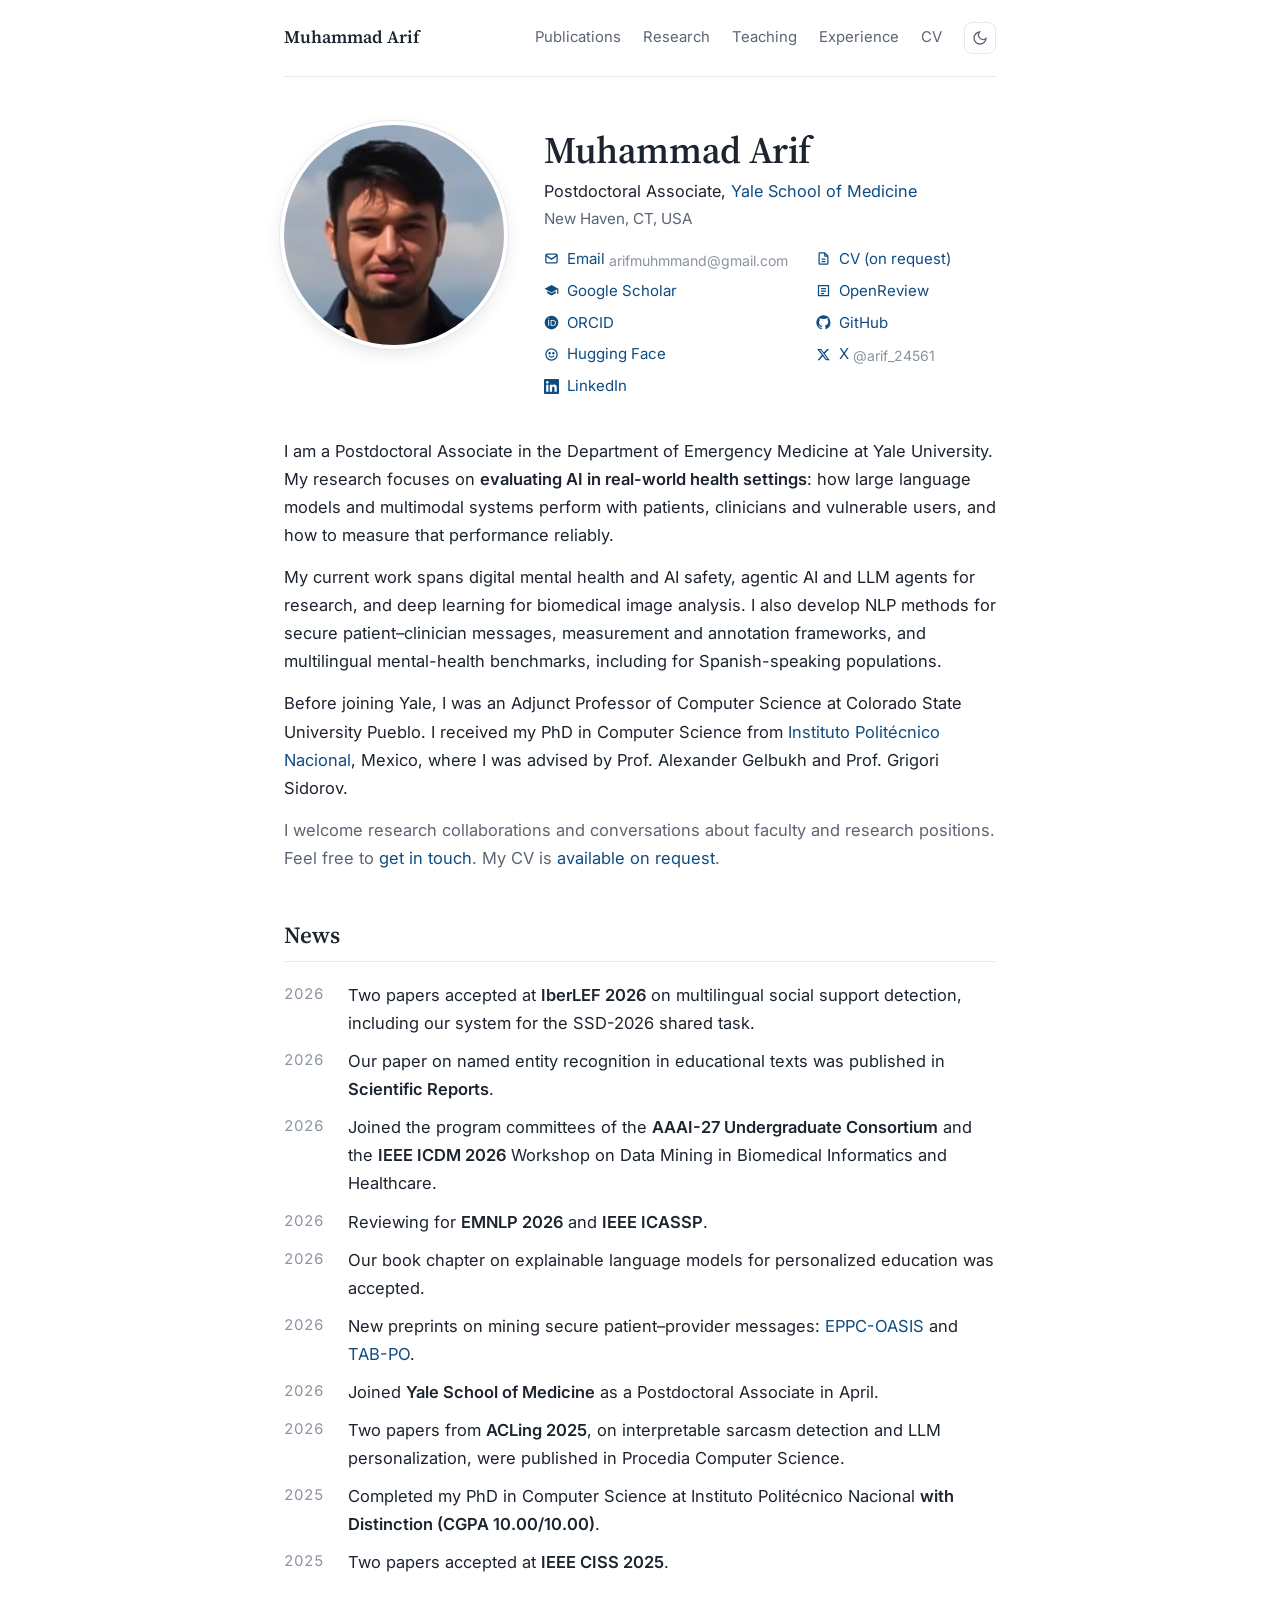
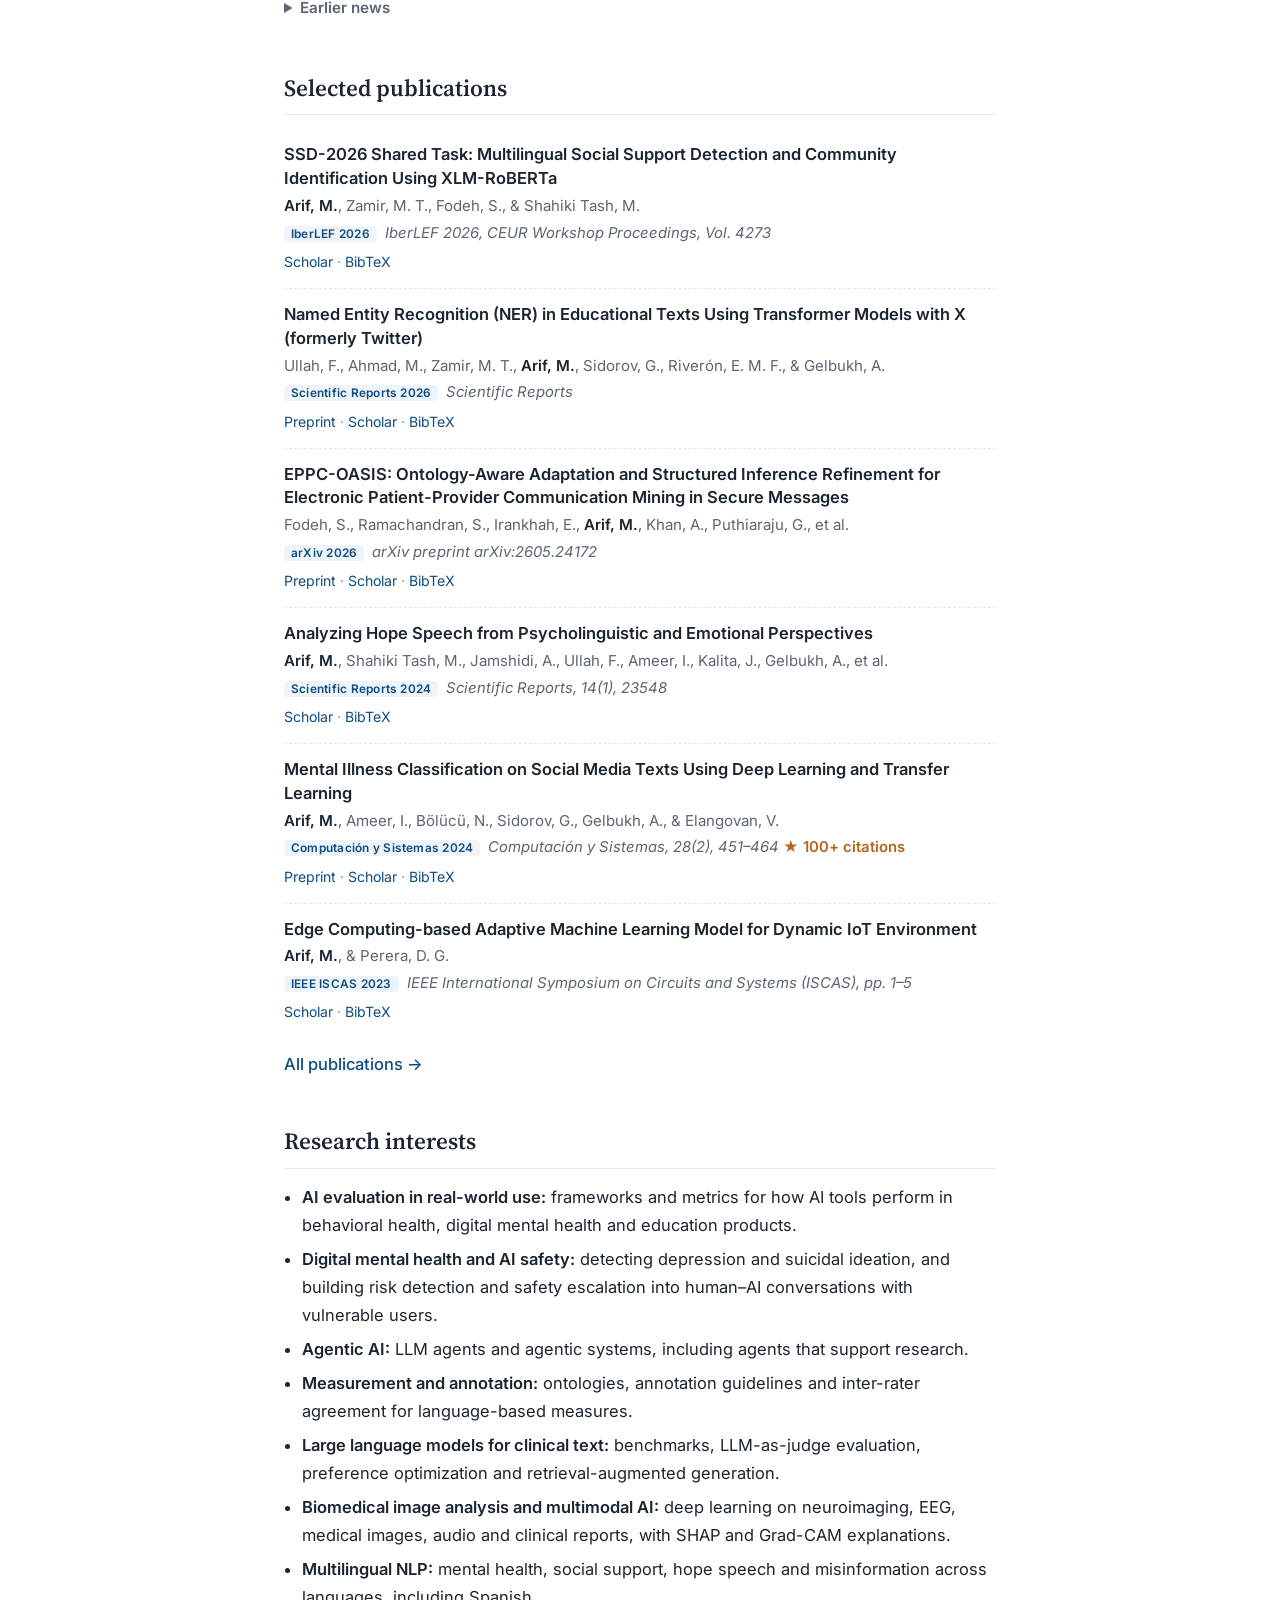
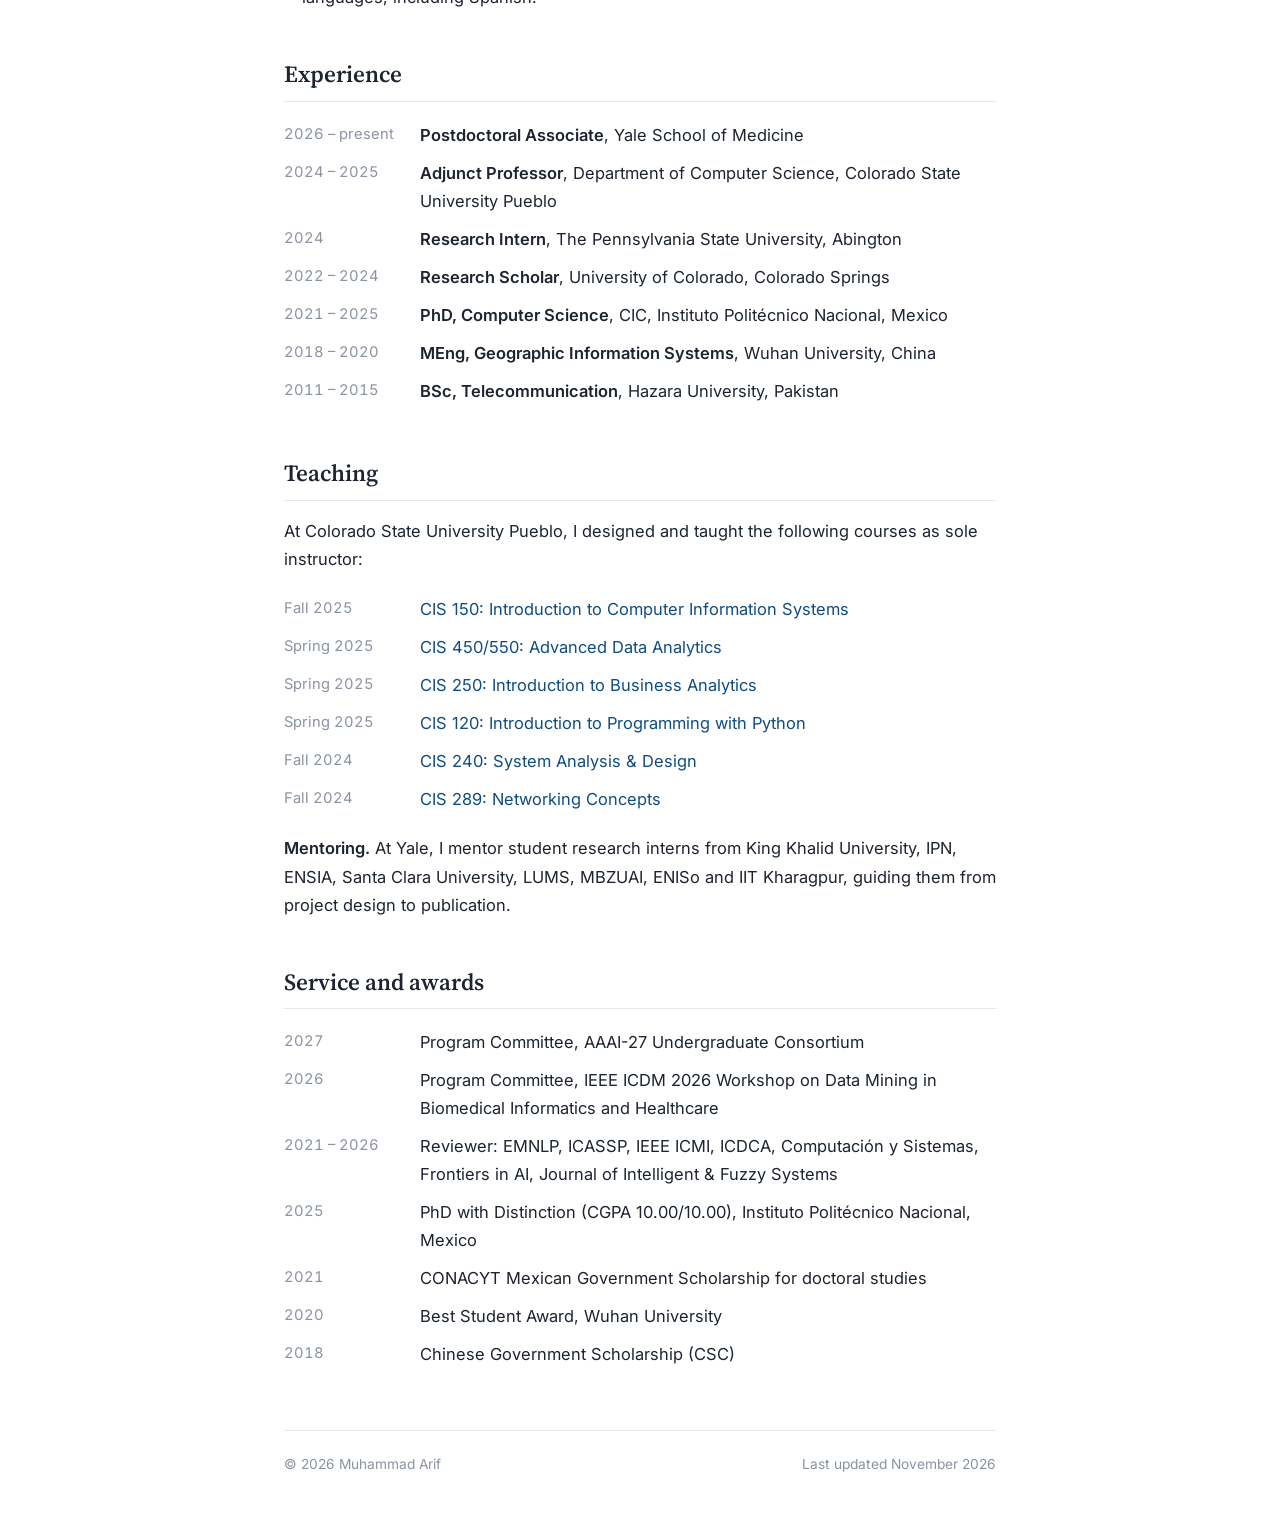
==== commit 788cb912: "Intro: remove project names Co-Authored-By: Claude Opus 5.5 <noreply@anthropic.com> Claude-Session: " ====
--- a/index.html
+++ b/index.html
@@ -71,7 +71,7 @@
       <p>
         My current work spans digital mental health and AI safety, agentic AI and LLM agents for research, and
         deep learning for biomedical image analysis. I also develop NLP methods for secure patient–clinician
-        messages (the PVminer and EPPC-Care projects), measurement and annotation frameworks, and multilingual
+        messages, measurement and annotation frameworks, and multilingual
         mental-health benchmarks, including for Spanish-speaking populations.
       </p>
       <p>
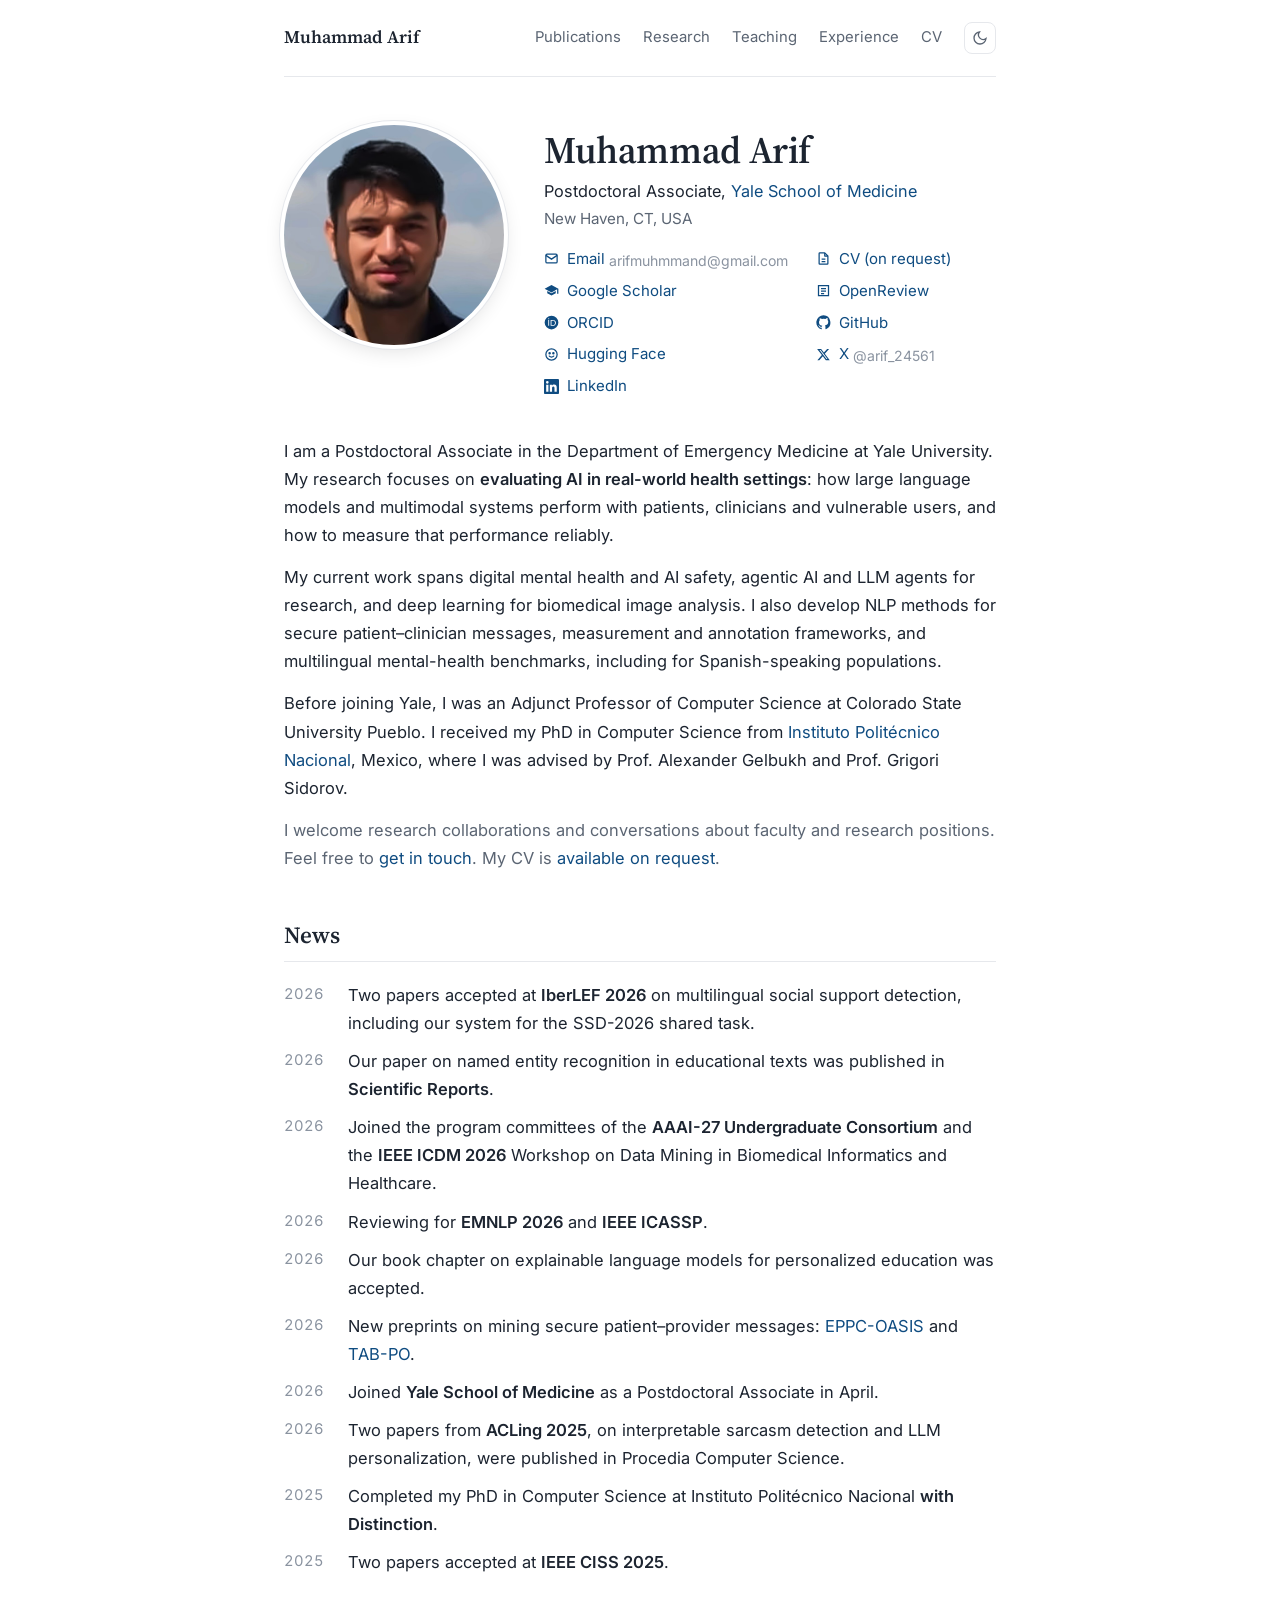
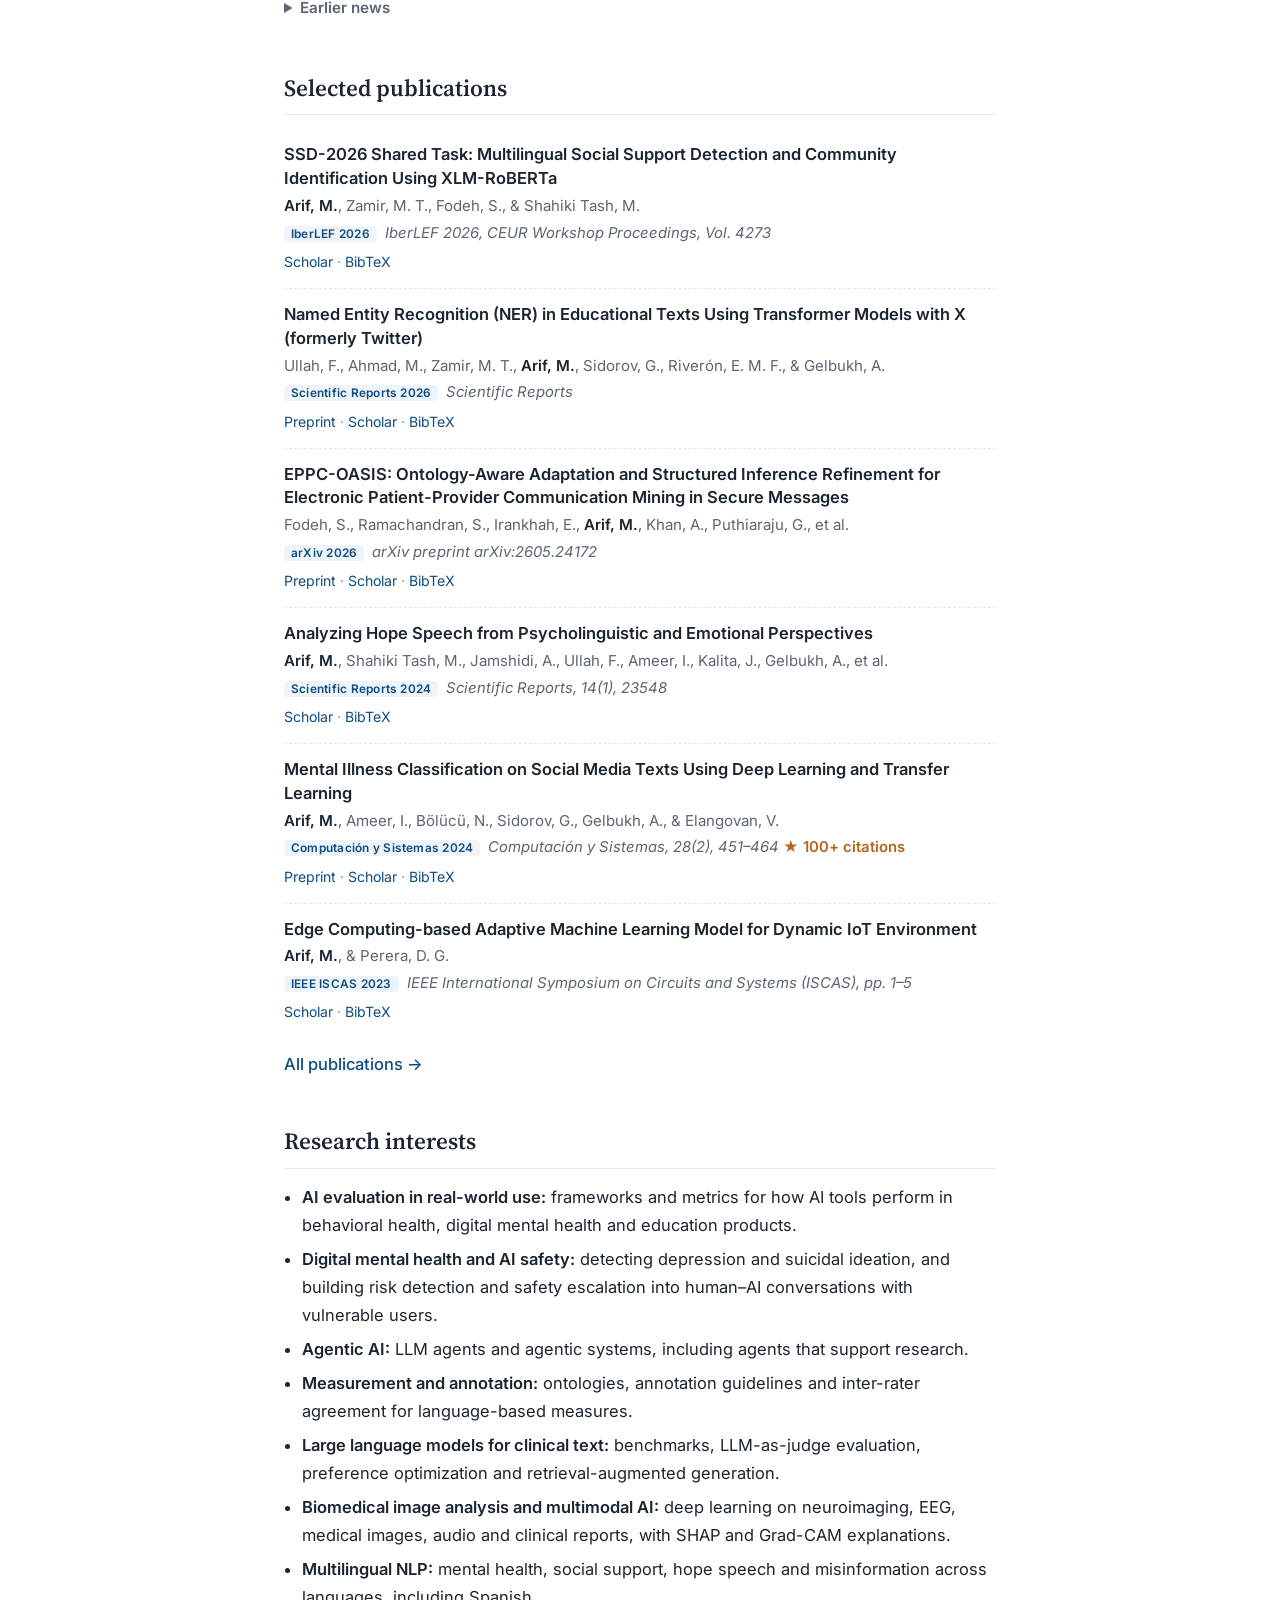
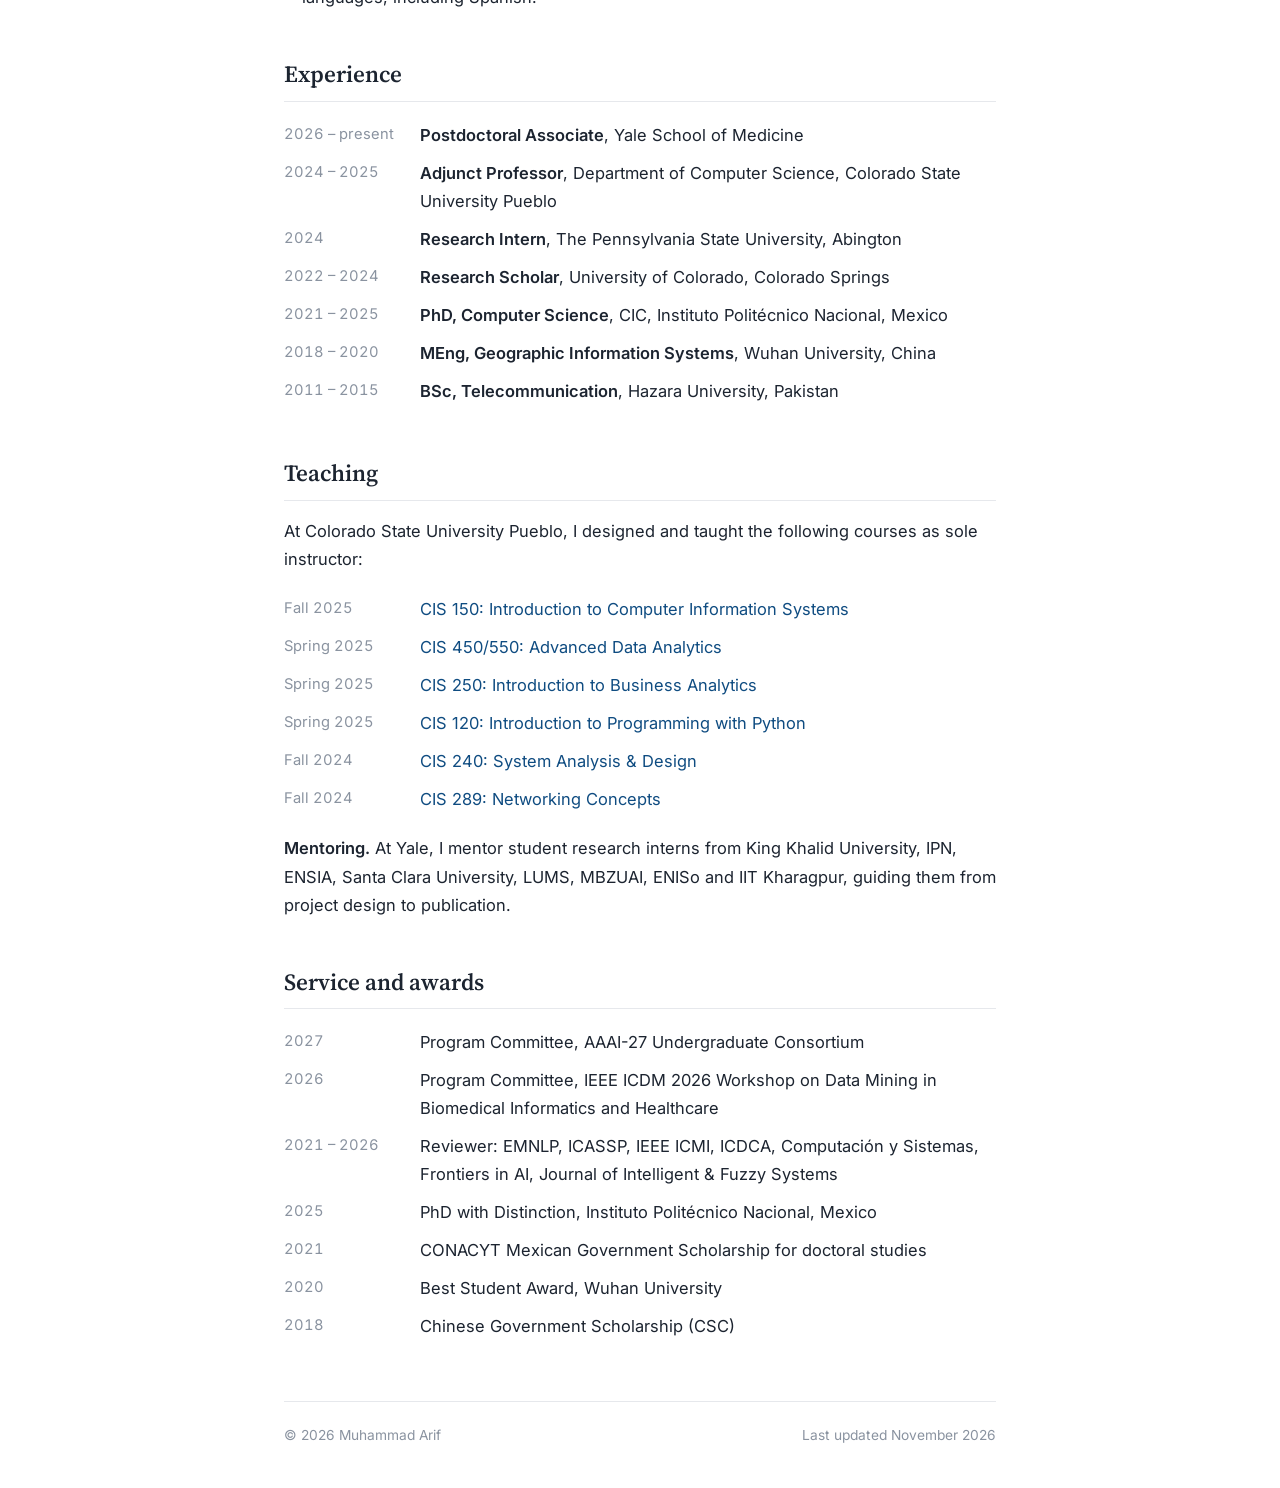
==== commit 9a4029a8: "Remove CGPA from site Co-Authored-By: Claude Opus 5.5 <noreply@anthropic.com> Claude-Session: https:" ====
--- a/index.html
+++ b/index.html
@@ -94,7 +94,7 @@
       <li><span class="yr">2026</span> New preprints on mining secure patient–provider messages: <a href="https://arxiv.org/abs/2605.24172" target="_blank" rel="noopener">EPPC-OASIS</a> and <a href="https://arxiv.org/abs/2603.00025" target="_blank" rel="noopener">TAB-PO</a>.</li>
       <li><span class="yr">2026</span> Joined <b>Yale School of Medicine</b> as a Postdoctoral Associate in April.</li>
       <li><span class="yr">2026</span> Two papers from <b>ACLing 2025</b>, on interpretable sarcasm detection and LLM personalization, were published in Procedia Computer Science.</li>
-      <li><span class="yr">2025</span> Completed my PhD in Computer Science at Instituto Politécnico Nacional <b>with Distinction (CGPA 10.00/10.00)</b>.</li>
+      <li><span class="yr">2025</span> Completed my PhD in Computer Science at Instituto Politécnico Nacional <b>with Distinction</b>.</li>
       <li><span class="yr">2025</span> Two papers accepted at <b>IEEE CISS 2025</b>.</li>
       </ul>
       <details class="earlier">
@@ -240,7 +240,7 @@
         <li><span class="when">2027</span><span>Program Committee, AAAI-27 Undergraduate Consortium</span></li>
         <li><span class="when">2026</span><span>Program Committee, IEEE ICDM 2026 Workshop on Data Mining in Biomedical Informatics and Healthcare</span></li>
         <li><span class="when">2021 – 2026</span><span>Reviewer: EMNLP, ICASSP, IEEE ICMI, ICDCA, Computación y Sistemas, Frontiers in AI, Journal of Intelligent &amp; Fuzzy Systems</span></li>
-        <li><span class="when">2025</span><span>PhD with Distinction (CGPA 10.00/10.00), Instituto Politécnico Nacional, Mexico</span></li>
+        <li><span class="when">2025</span><span>PhD with Distinction, Instituto Politécnico Nacional, Mexico</span></li>
         <li><span class="when">2021</span><span>CONACYT Mexican Government Scholarship for doctoral studies</span></li>
         <li><span class="when">2020</span><span>Best Student Award, Wuhan University</span></li>
         <li><span class="when">2018</span><span>Chinese Government Scholarship (CSC)</span></li>
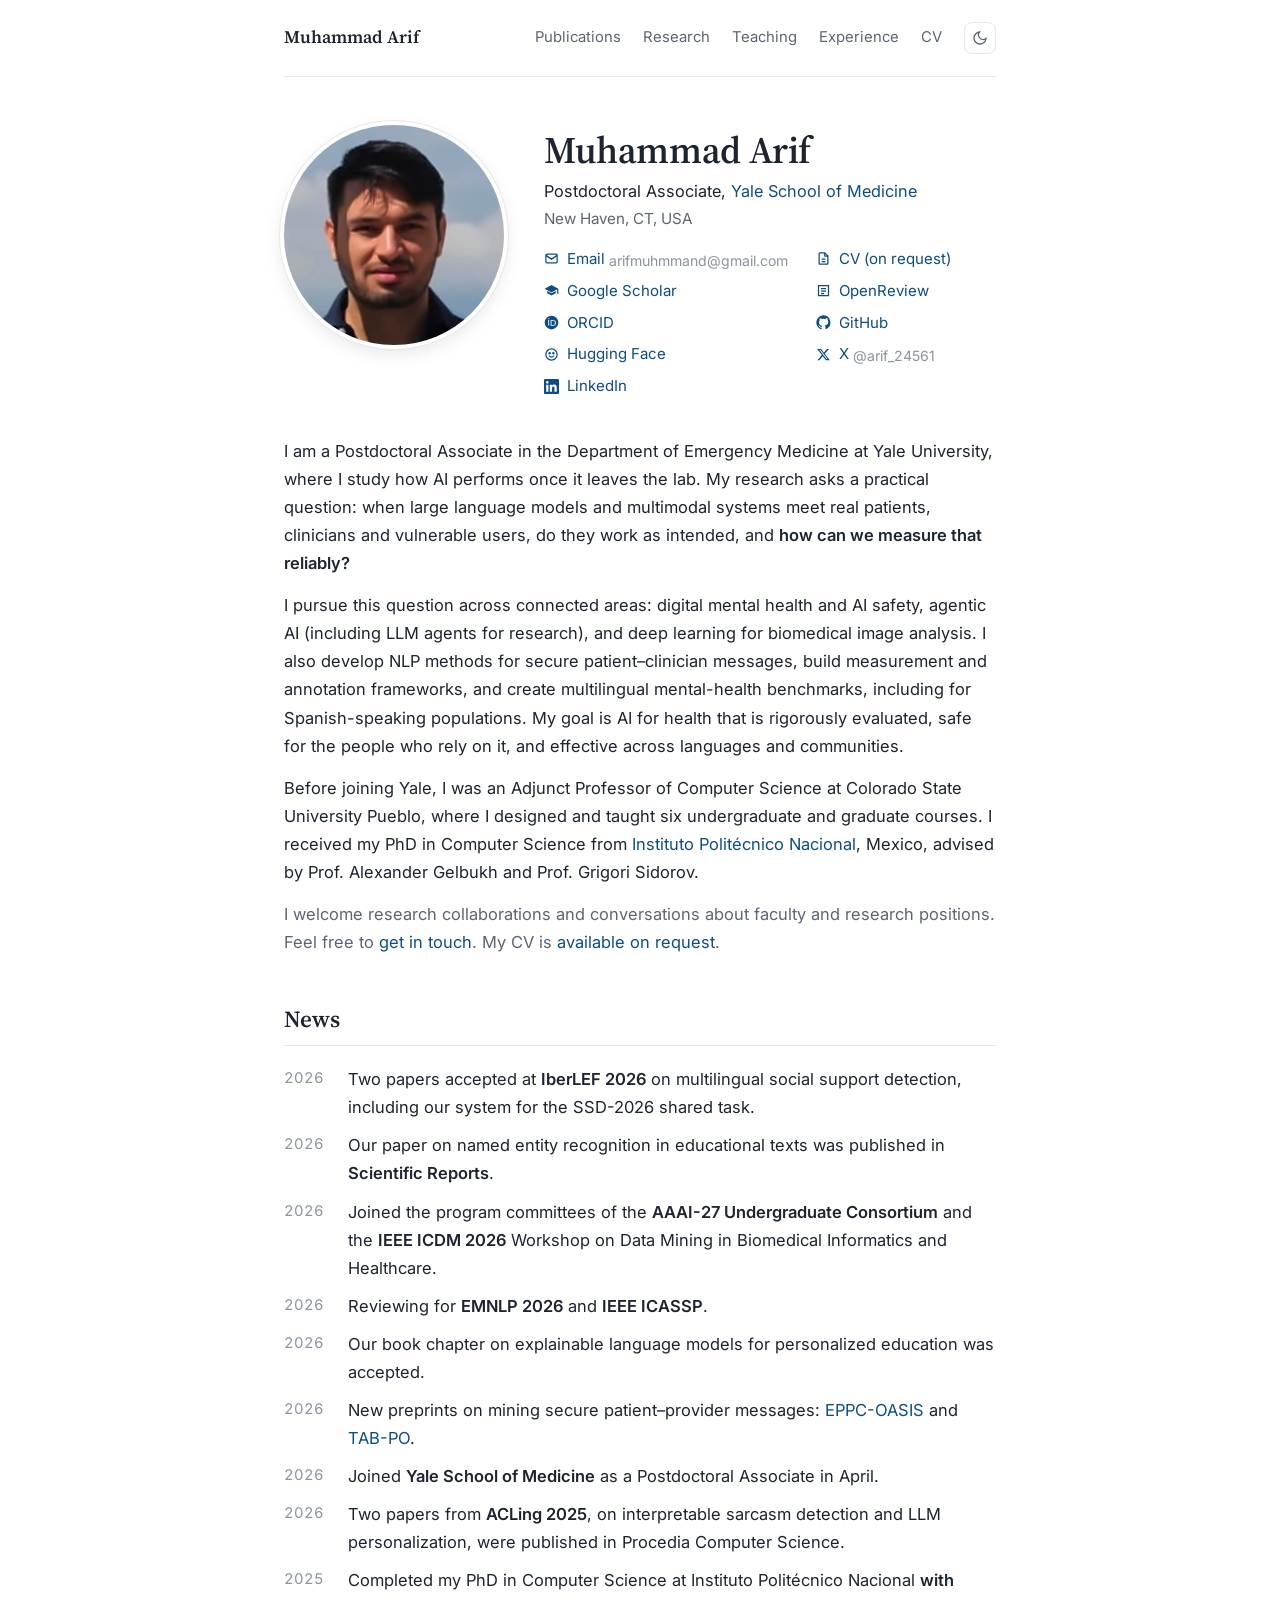
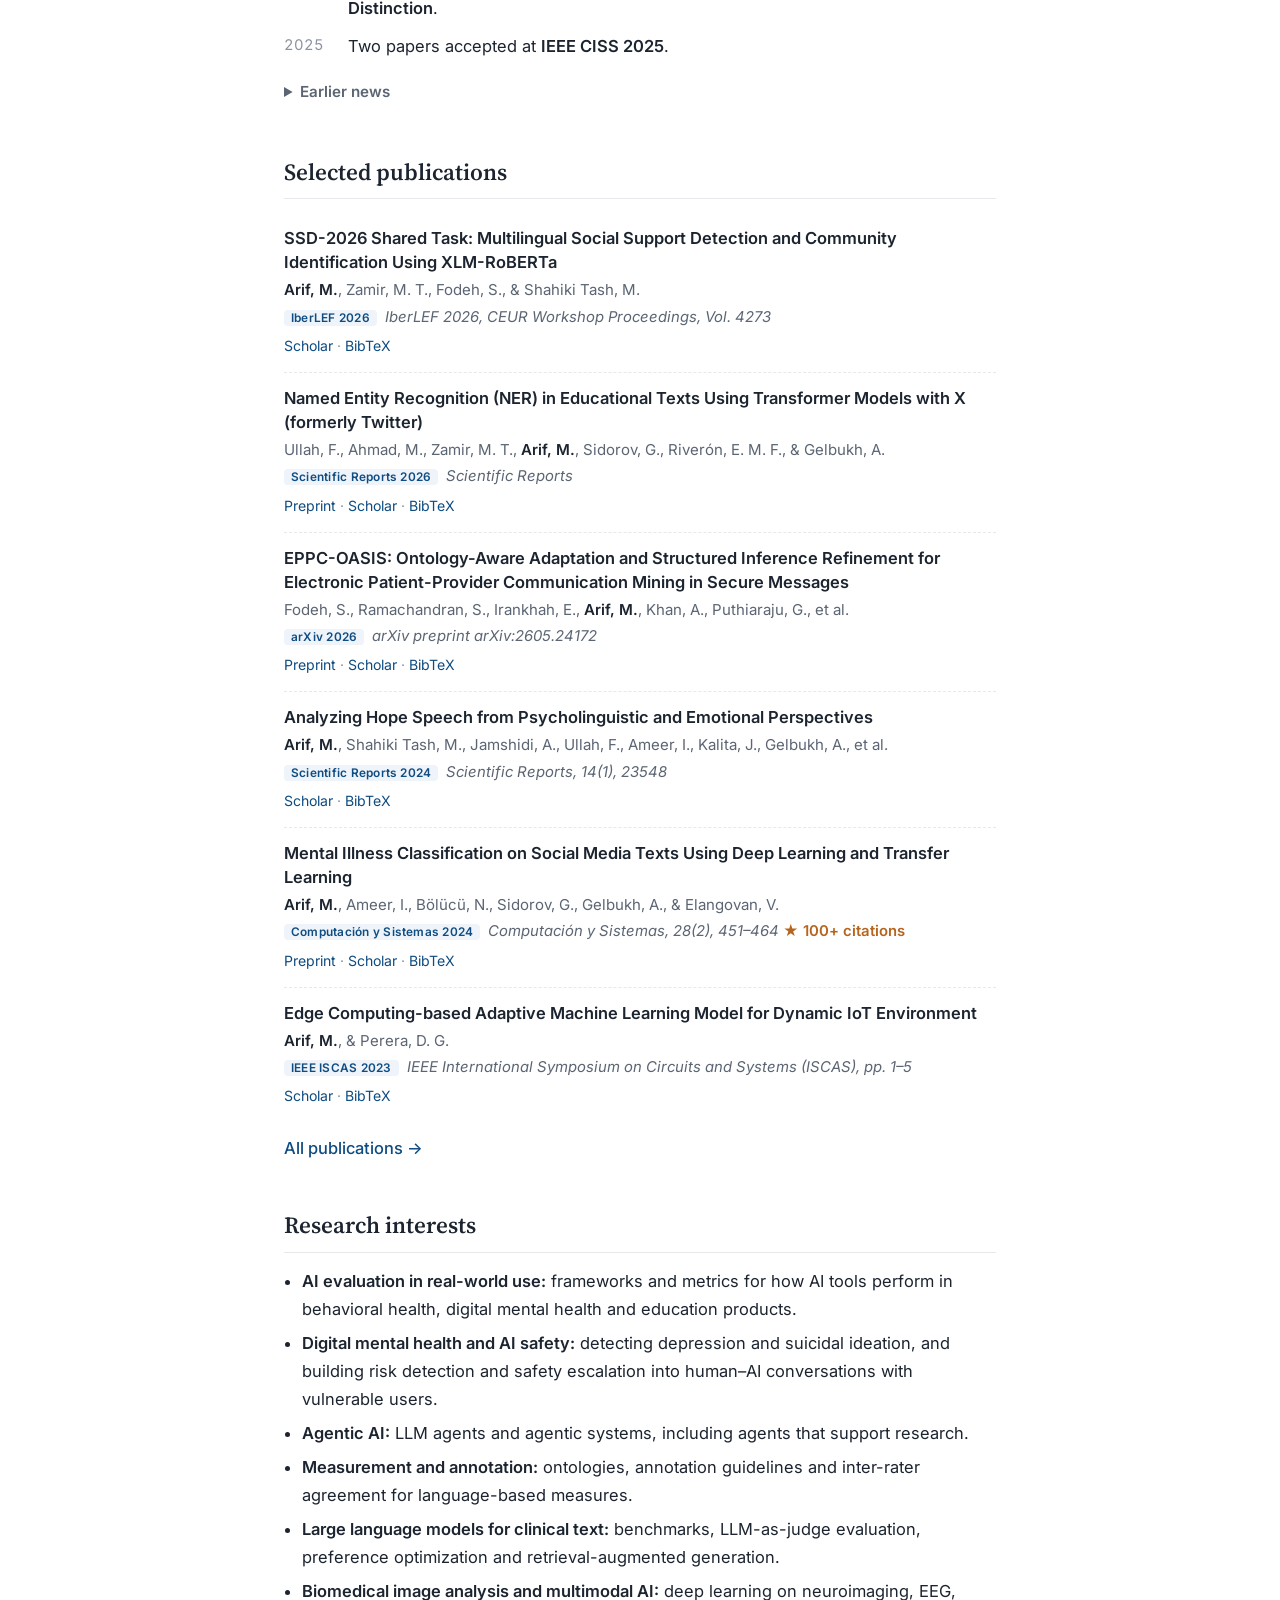
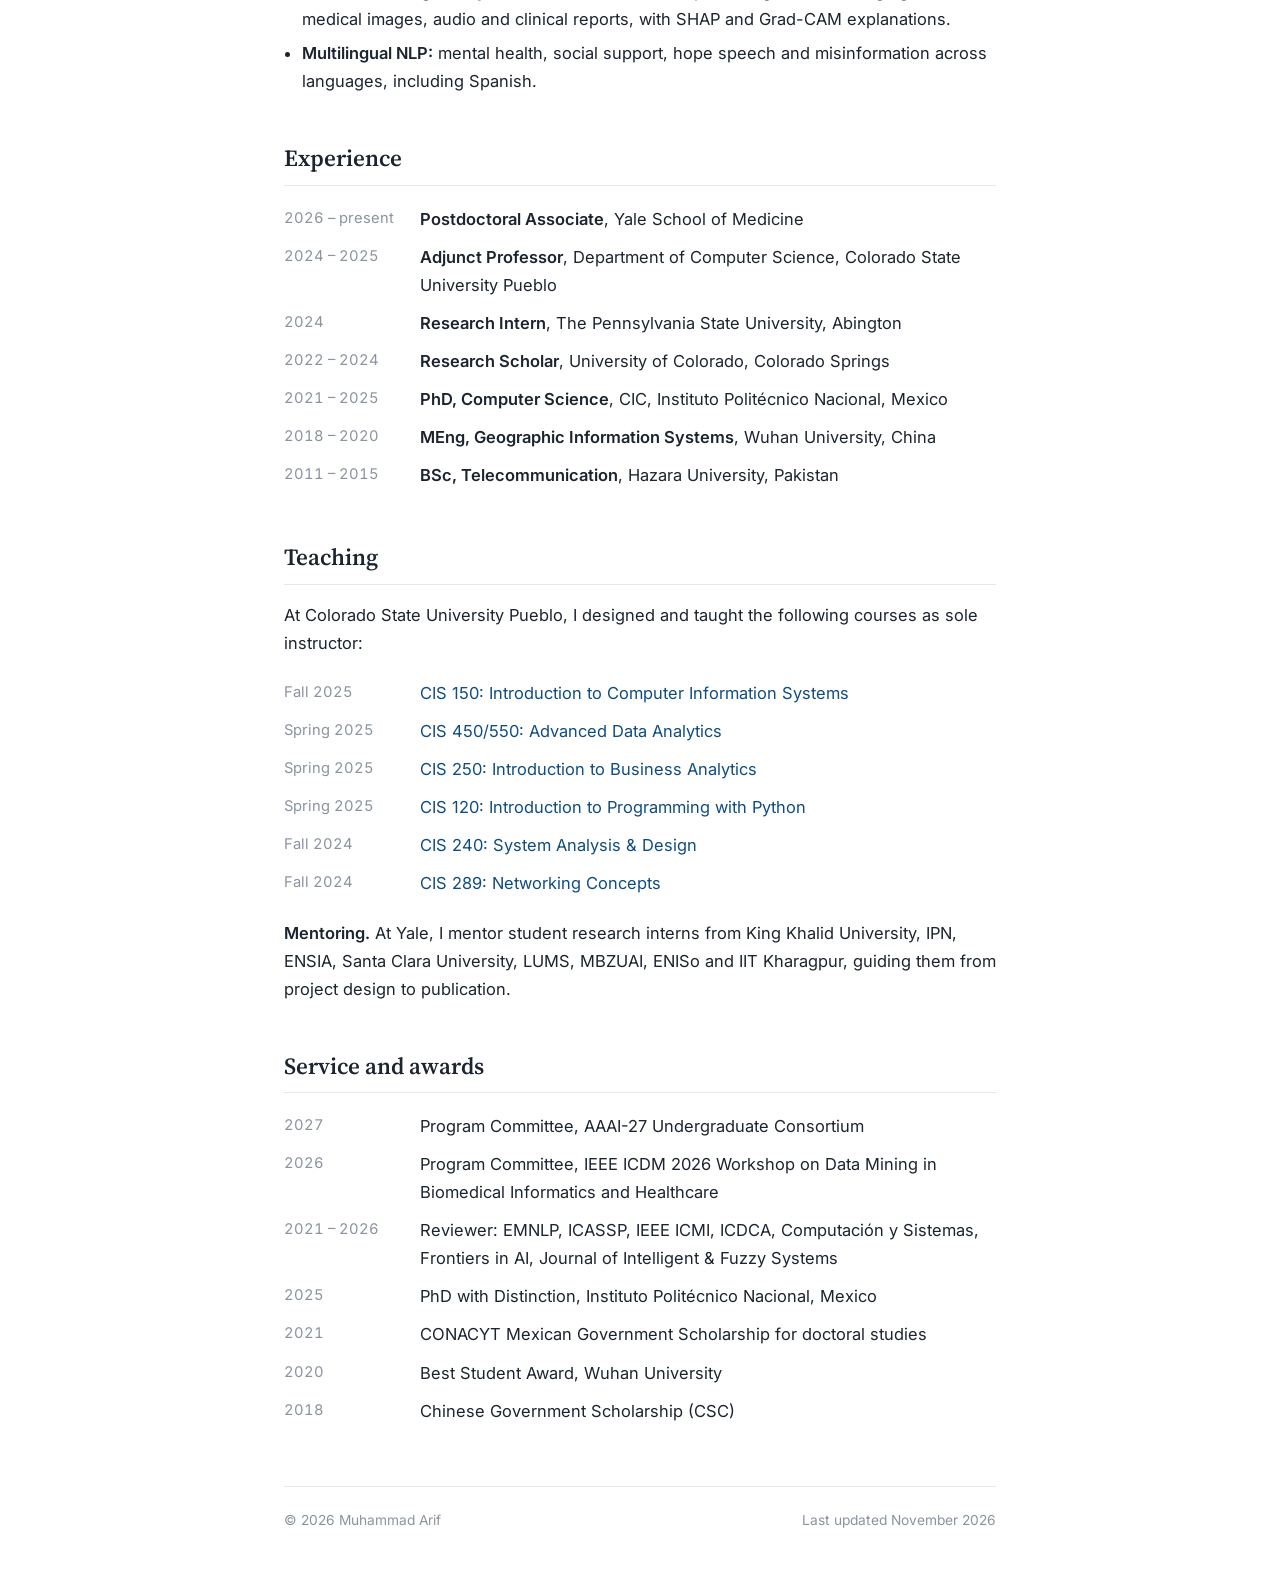
==== commit de4c826b: "Rewrite intro for academic hiring committees Co-Authored-By: Claude Opus 5.5 <noreply@anthropic.com>" ====
--- a/index.html
+++ b/index.html
@@ -63,22 +63,25 @@
 
     <section class="bio">
       <p>
-        I am a Postdoctoral Associate in the Department of Emergency Medicine at Yale University. My research
-        focuses on <b>evaluating AI in real-world health settings</b>: how large language models and multimodal
-        systems perform with patients, clinicians and vulnerable users, and how to measure that performance
-        reliably.
-      </p>
-      <p>
-        My current work spans digital mental health and AI safety, agentic AI and LLM agents for research, and
-        deep learning for biomedical image analysis. I also develop NLP methods for secure patient–clinician
-        messages, measurement and annotation frameworks, and multilingual
-        mental-health benchmarks, including for Spanish-speaking populations.
-      </p>
-      <p>
-        Before joining Yale, I was an Adjunct Professor of Computer Science at Colorado State University Pueblo.
+        I am a Postdoctoral Associate in the Department of Emergency Medicine at Yale University, where I study
+        how AI performs once it leaves the lab. My research asks a practical question: when large language
+        models and multimodal systems meet real patients, clinicians and vulnerable users, do they work as
+        intended, and <b>how can we measure that reliably?</b>
+      </p>
+      <p>
+        I pursue this question across connected areas: digital mental health and AI safety, agentic AI
+        (including LLM agents for research), and deep learning for biomedical image analysis. I also develop NLP
+        methods for secure patient–clinician messages, build measurement and annotation frameworks, and create
+        multilingual mental-health benchmarks, including for Spanish-speaking populations. My goal is AI for
+        health that is rigorously evaluated, safe for the people who rely on it, and effective across languages
+        and communities.
+      </p>
+      <p>
+        Before joining Yale, I was an Adjunct Professor of Computer Science at Colorado State University Pueblo,
+        where I designed and taught six undergraduate and graduate courses.
         I received my PhD in Computer Science from
         <a href="https://www.ipn.mx/" target="_blank" rel="noopener">Instituto Politécnico Nacional</a>, Mexico,
-        where I was advised by Prof. Alexander Gelbukh and Prof. Grigori Sidorov.
+        advised by Prof. Alexander Gelbukh and Prof. Grigori Sidorov.
       </p>
       <p class="note">I welcome research collaborations and conversations about faculty and research positions. Feel free to <a href="mailto:arifmuhmmand@gmail.com">get in touch</a>. My CV is <a href="cv.html">available on request</a>.</p>
     </section>
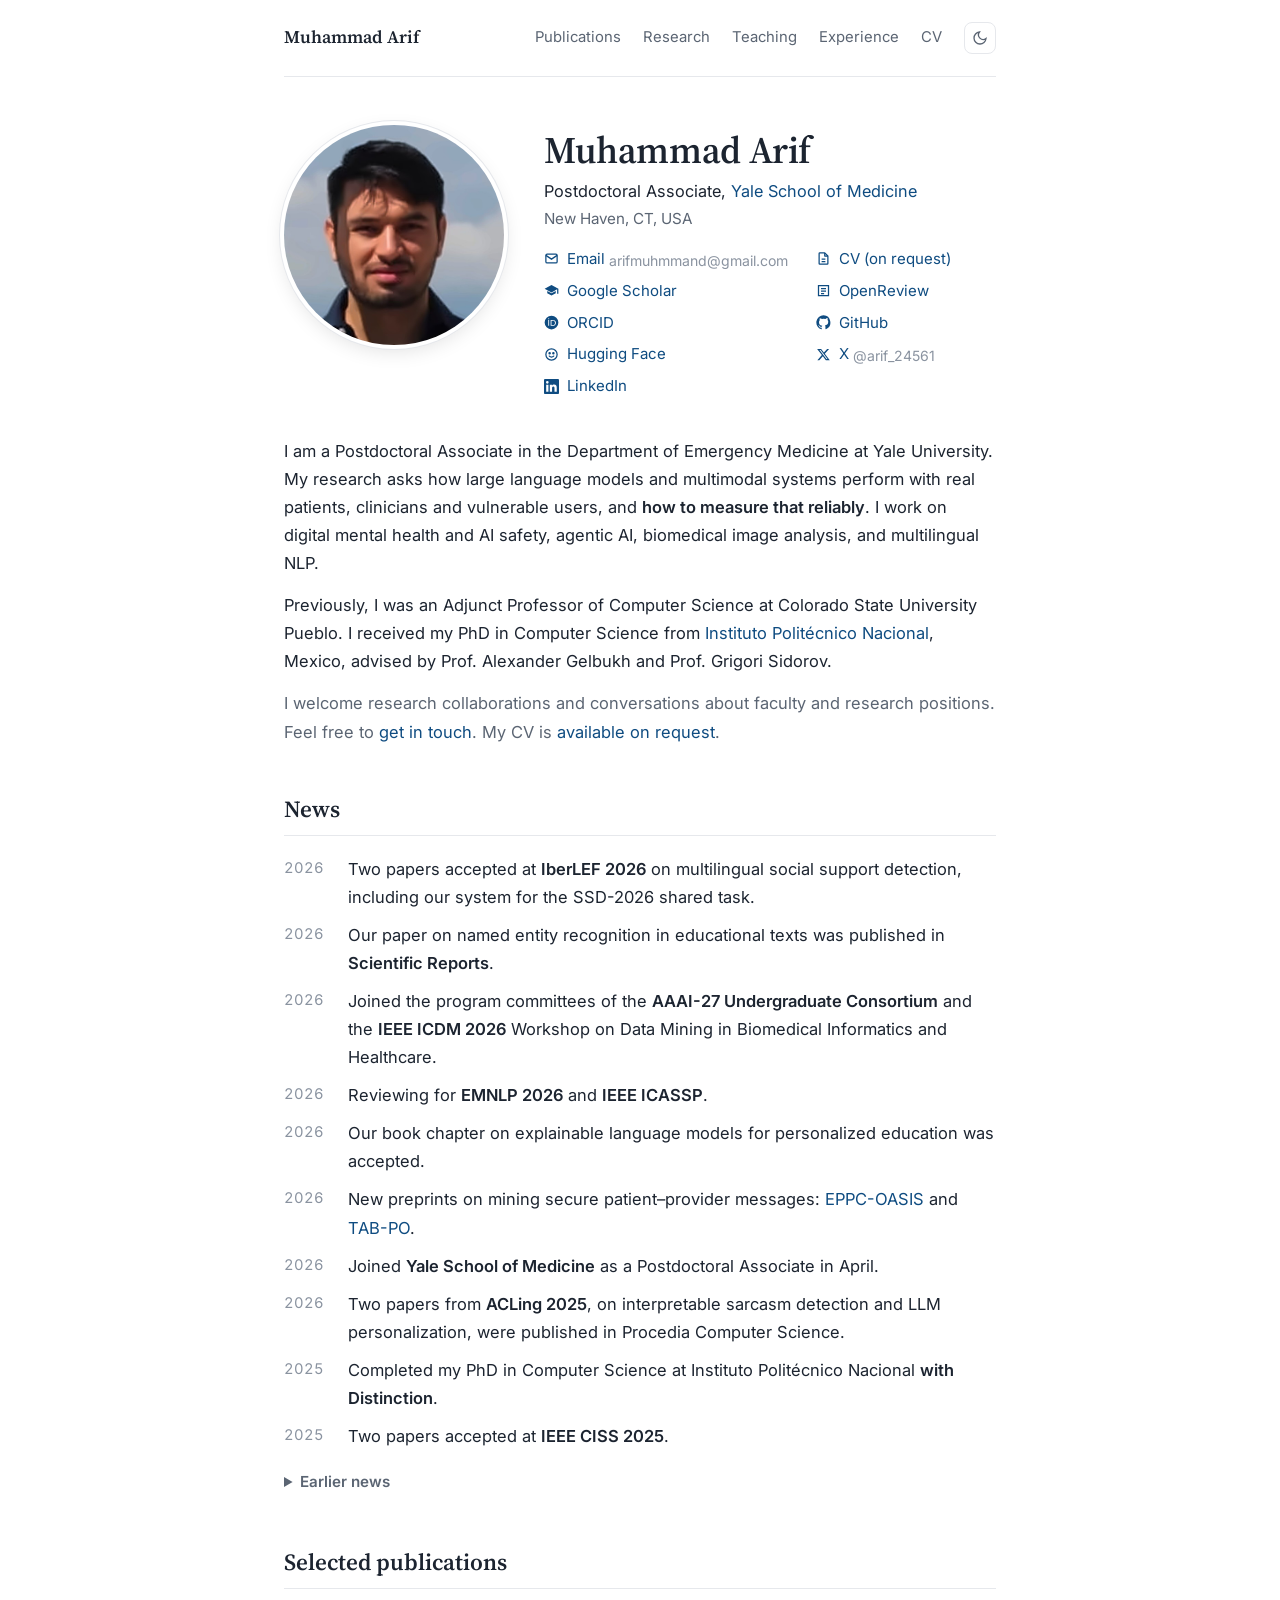
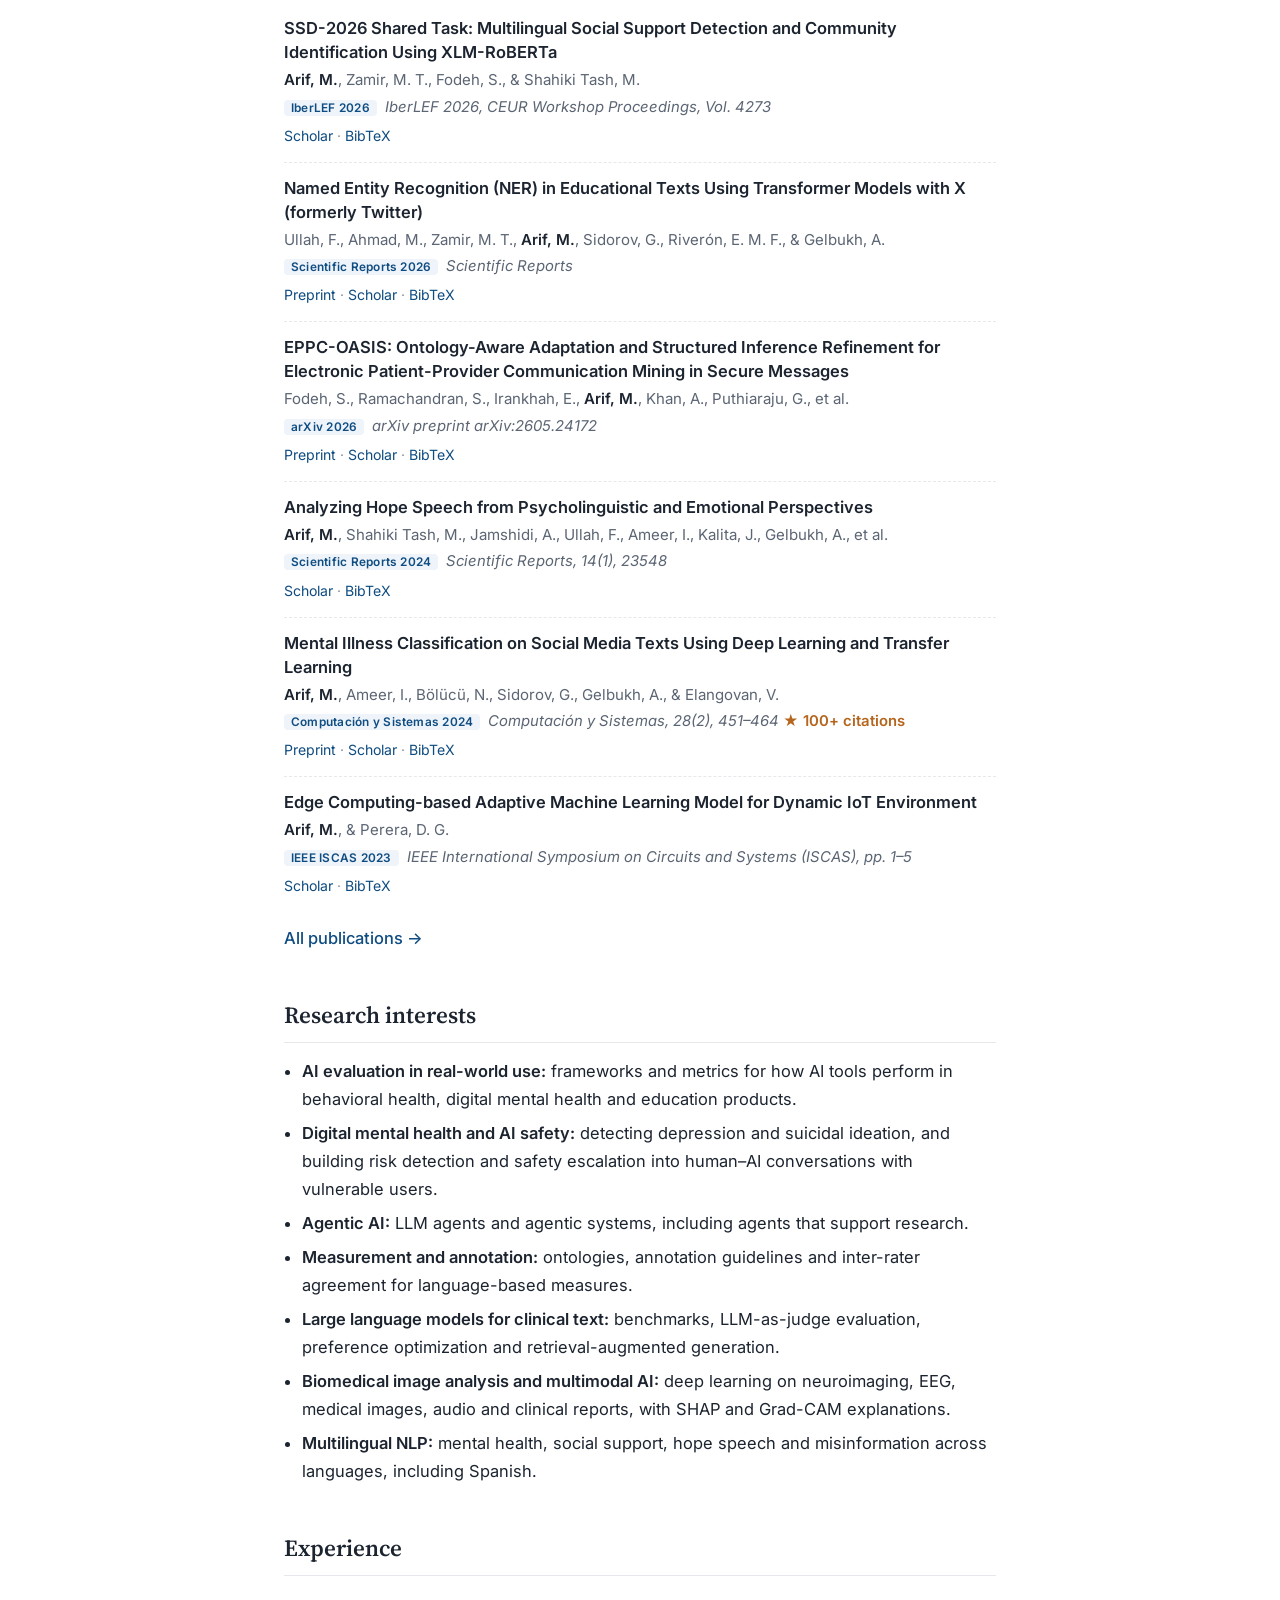
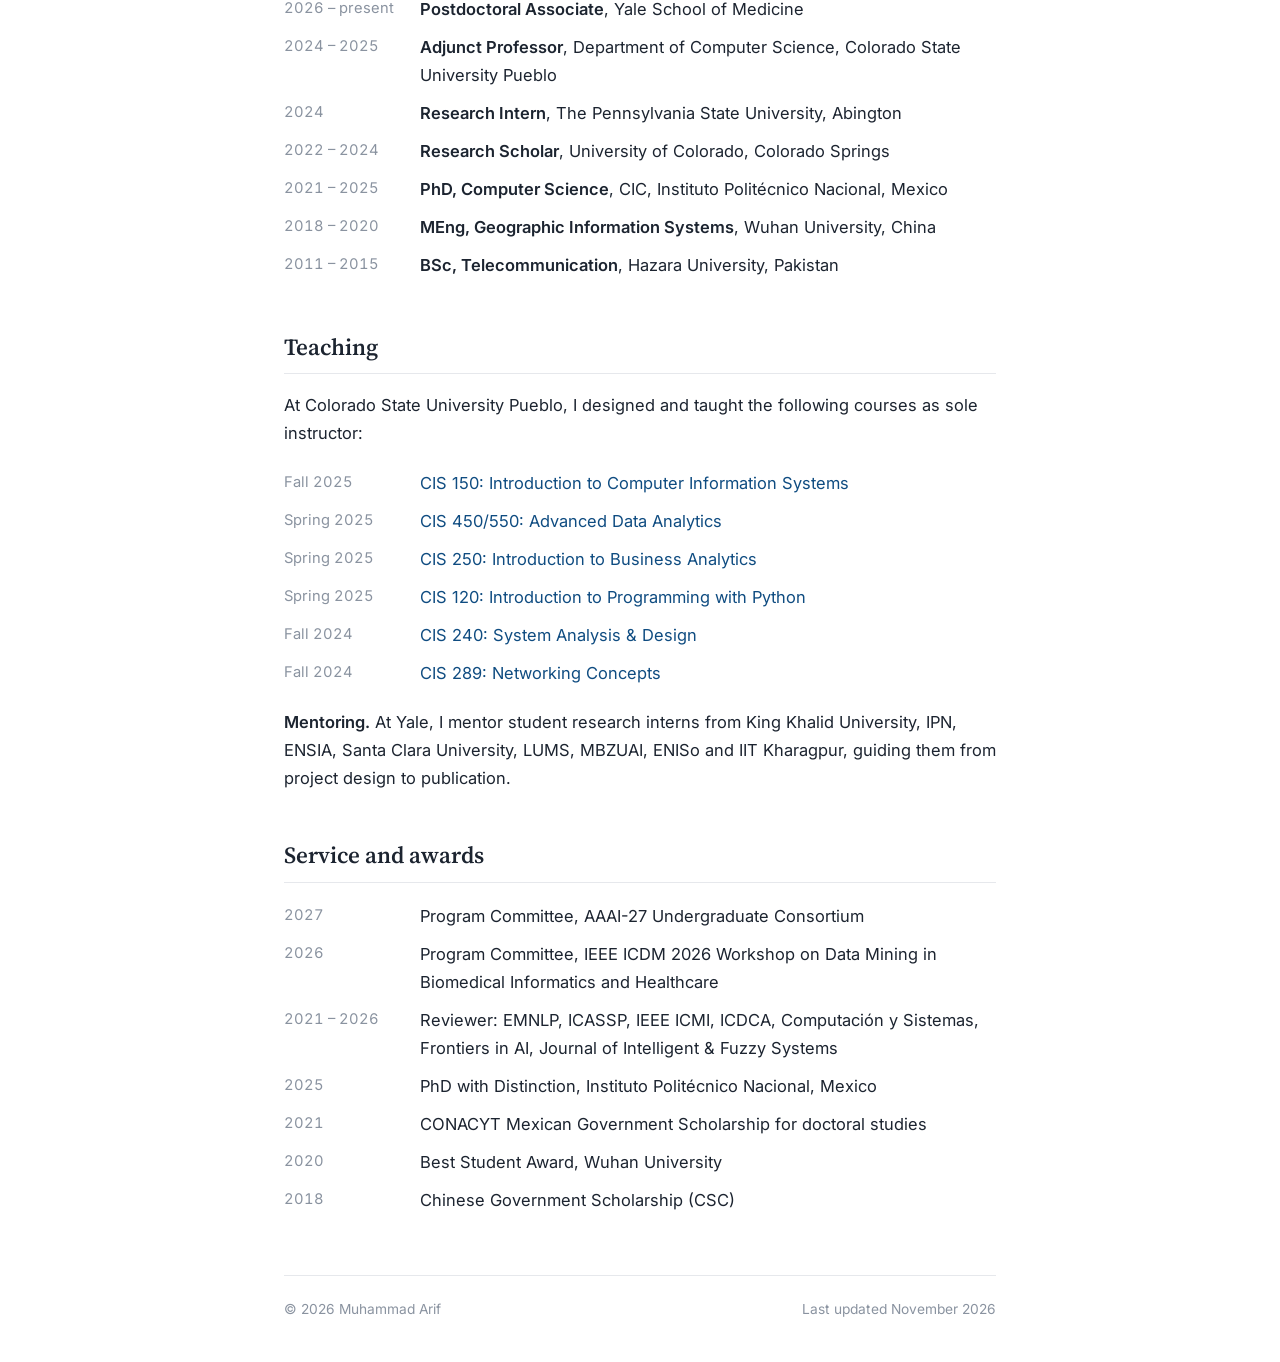
==== commit 3750294b: "Shorten intro Co-Authored-By: Claude Opus 5.5 <noreply@anthropic.com> Claude-Session: https://claude" ====
--- a/index.html
+++ b/index.html
@@ -63,23 +63,14 @@
 
     <section class="bio">
       <p>
-        I am a Postdoctoral Associate in the Department of Emergency Medicine at Yale University, where I study
-        how AI performs once it leaves the lab. My research asks a practical question: when large language
-        models and multimodal systems meet real patients, clinicians and vulnerable users, do they work as
-        intended, and <b>how can we measure that reliably?</b>
+        I am a Postdoctoral Associate in the Department of Emergency Medicine at Yale University. My research
+        asks how large language models and multimodal systems perform with real patients, clinicians and
+        vulnerable users, and <b>how to measure that reliably</b>. I work on digital mental health and AI safety,
+        agentic AI, biomedical image analysis, and multilingual NLP.
       </p>
       <p>
-        I pursue this question across connected areas: digital mental health and AI safety, agentic AI
-        (including LLM agents for research), and deep learning for biomedical image analysis. I also develop NLP
-        methods for secure patient–clinician messages, build measurement and annotation frameworks, and create
-        multilingual mental-health benchmarks, including for Spanish-speaking populations. My goal is AI for
-        health that is rigorously evaluated, safe for the people who rely on it, and effective across languages
-        and communities.
-      </p>
-      <p>
-        Before joining Yale, I was an Adjunct Professor of Computer Science at Colorado State University Pueblo,
-        where I designed and taught six undergraduate and graduate courses.
-        I received my PhD in Computer Science from
+        Previously, I was an Adjunct Professor of Computer Science at Colorado State University Pueblo. I received
+        my PhD in Computer Science from
         <a href="https://www.ipn.mx/" target="_blank" rel="noopener">Instituto Politécnico Nacional</a>, Mexico,
         advised by Prof. Alexander Gelbukh and Prof. Grigori Sidorov.
       </p>
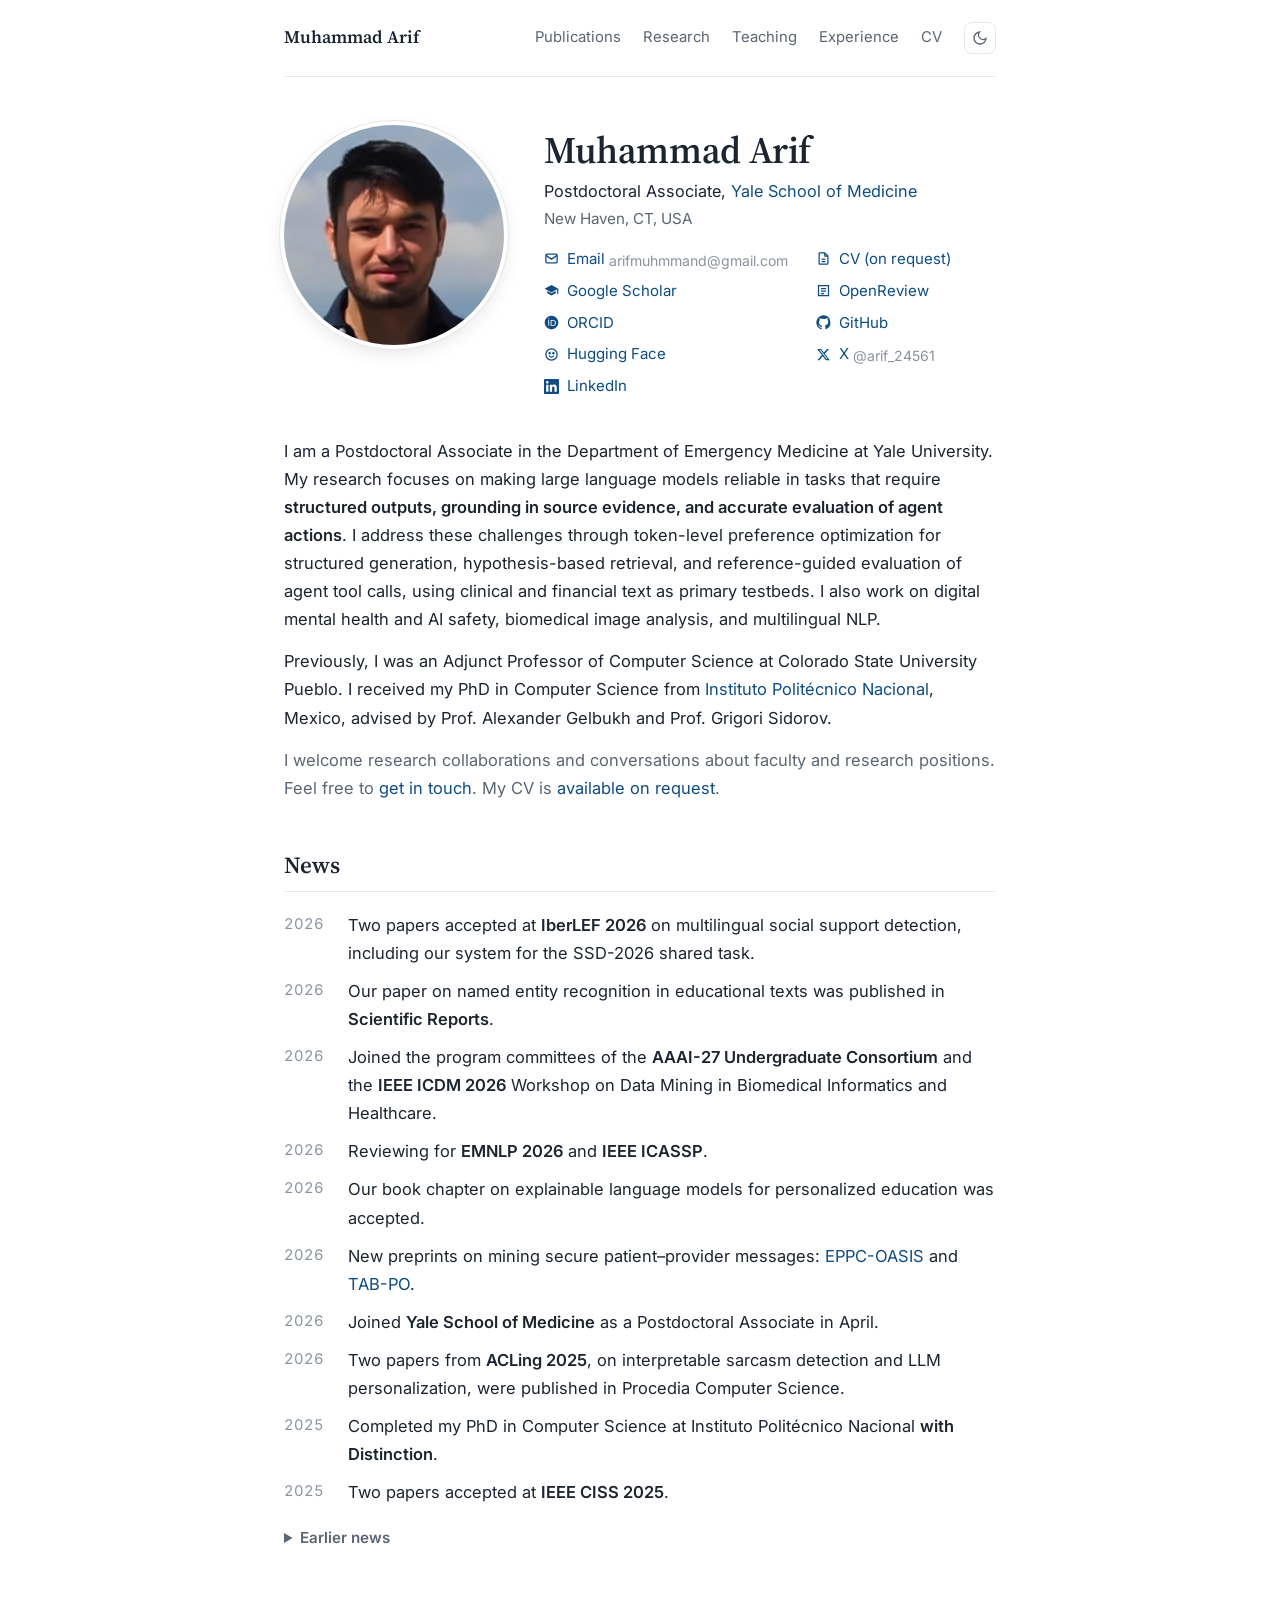
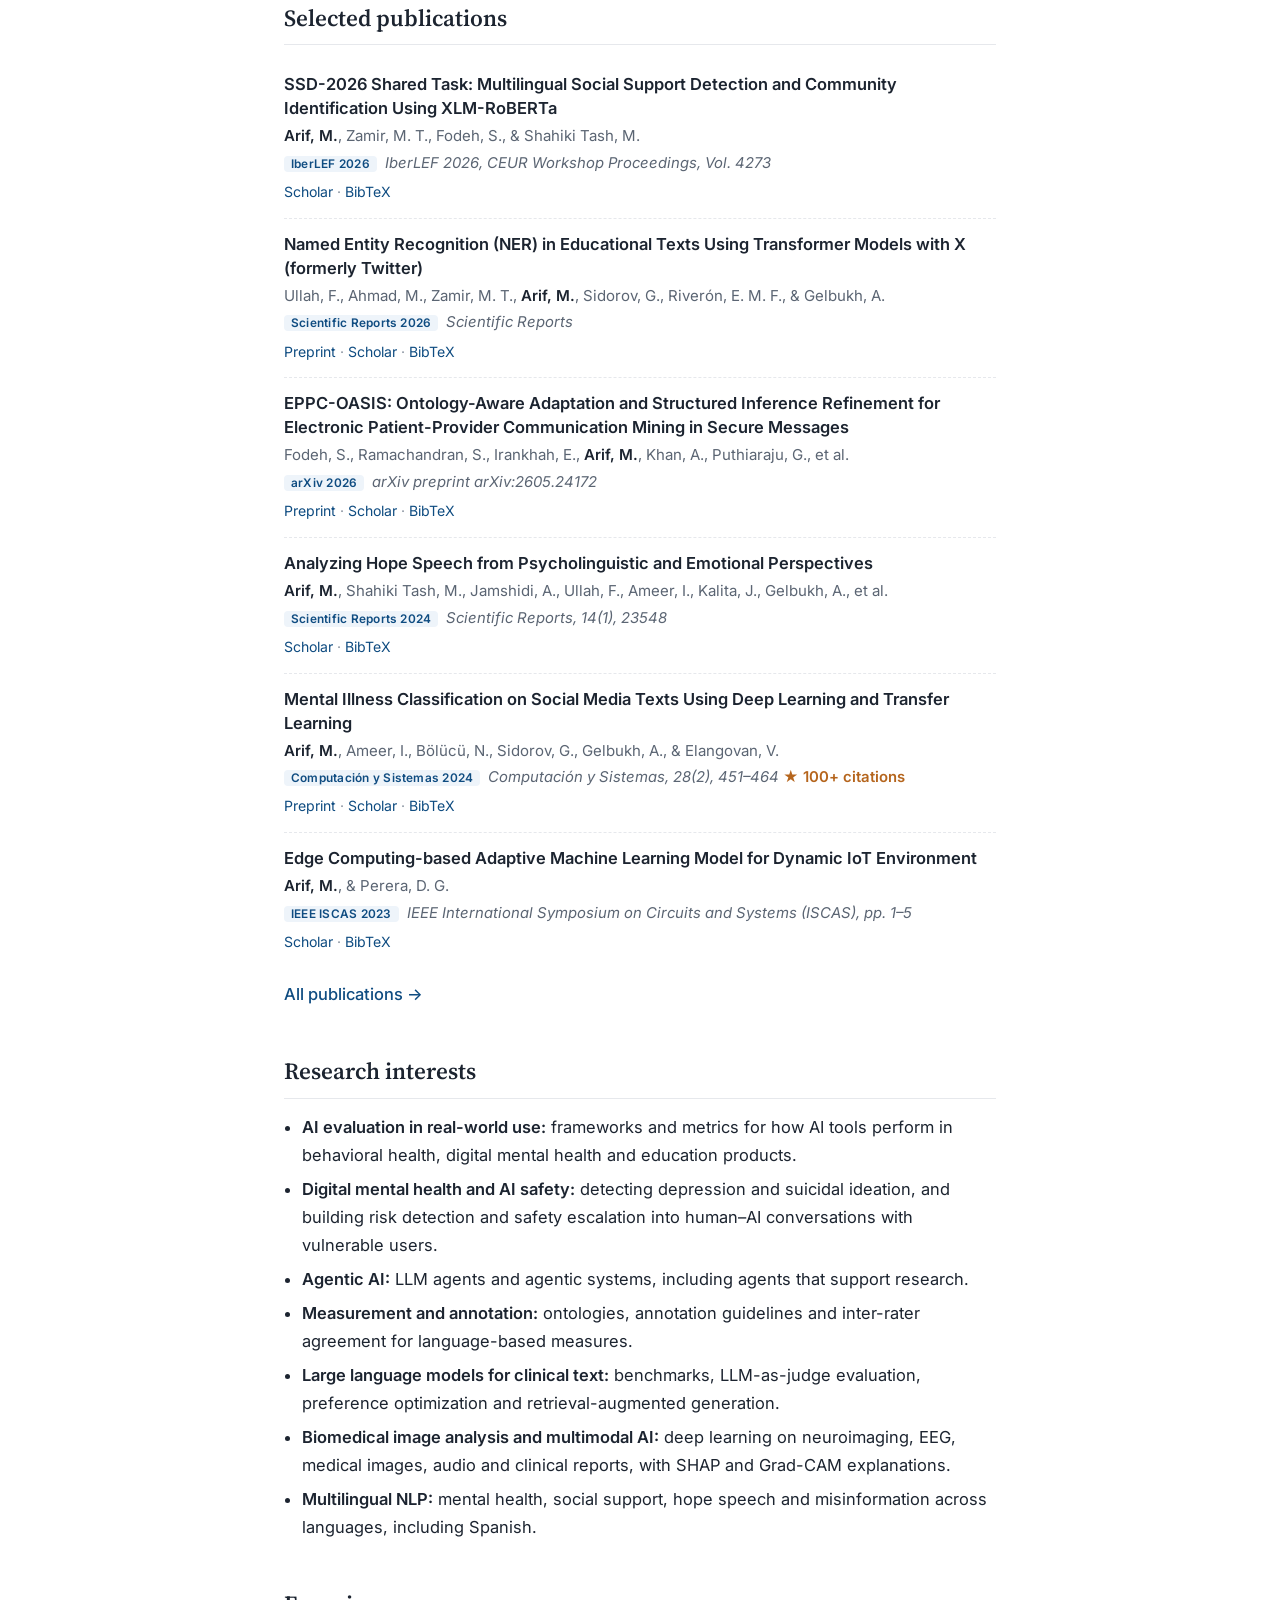
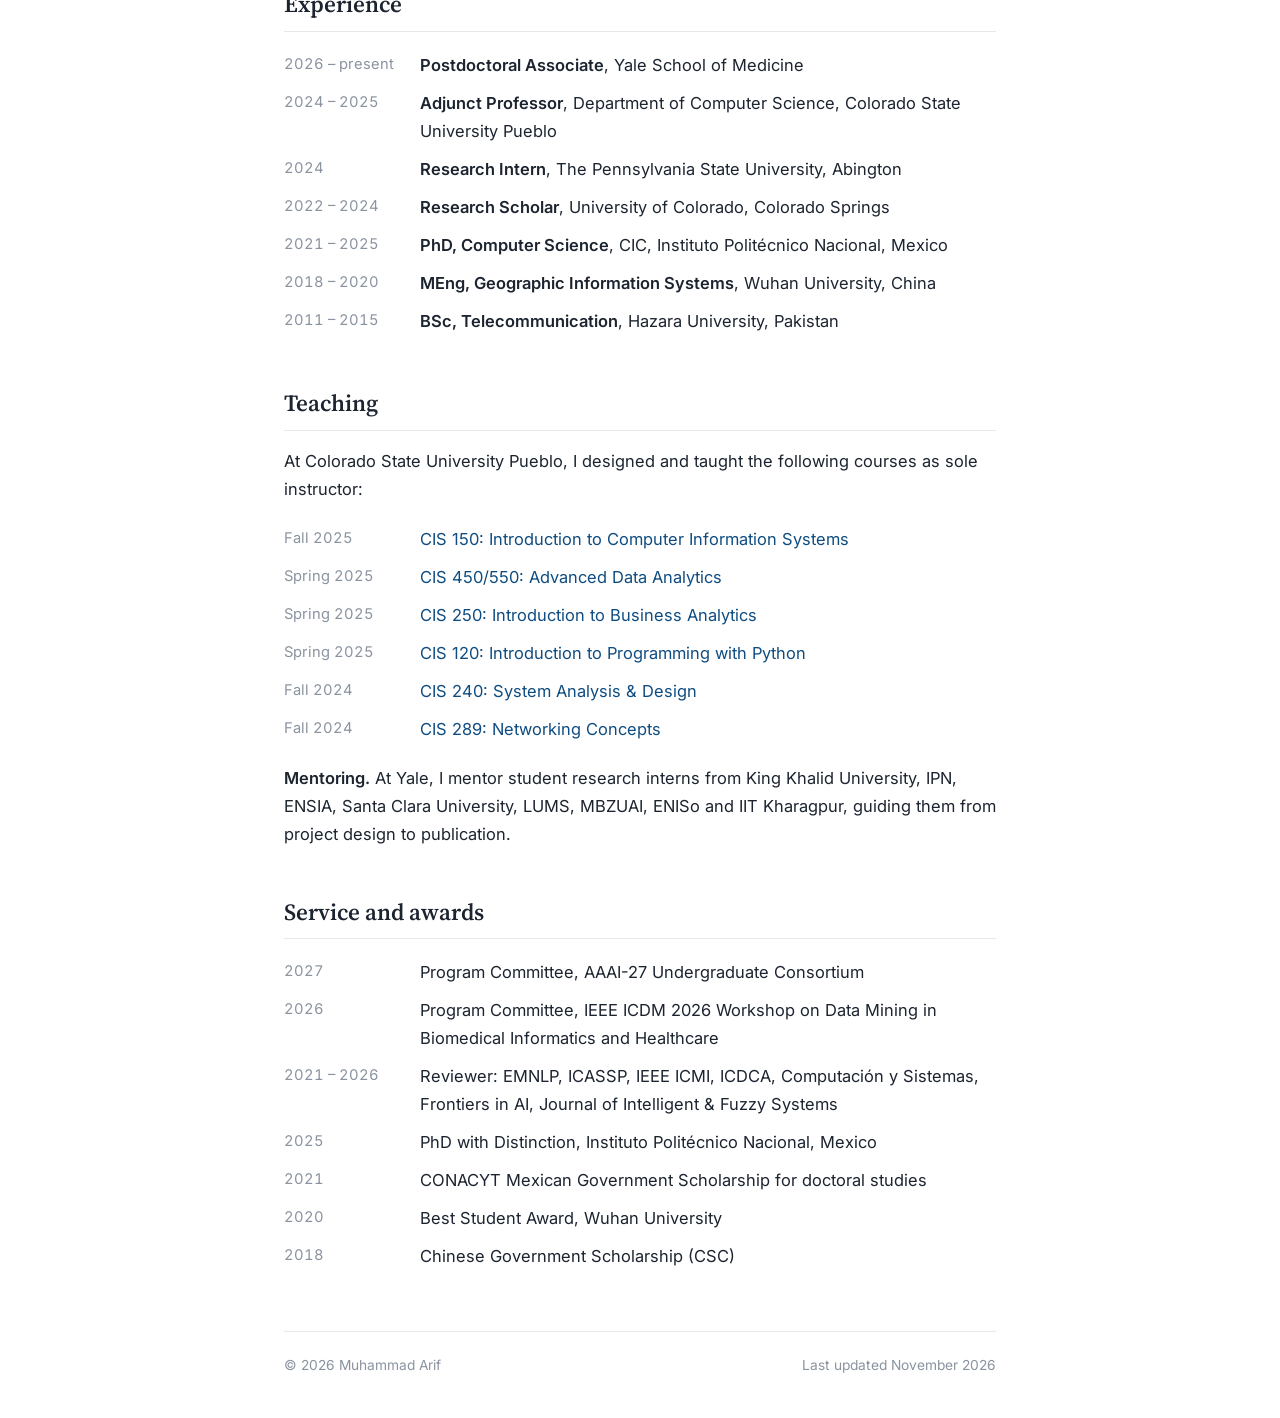
==== commit 09f8471e: "Intro: lead with reliable LLMs for structured, grounded, agentic tasks Co-Authored-By: Claude Opus 5" ====
--- a/index.html
+++ b/index.html
@@ -64,9 +64,11 @@
     <section class="bio">
       <p>
         I am a Postdoctoral Associate in the Department of Emergency Medicine at Yale University. My research
-        asks how large language models and multimodal systems perform with real patients, clinicians and
-        vulnerable users, and <b>how to measure that reliably</b>. I work on digital mental health and AI safety,
-        agentic AI, biomedical image analysis, and multilingual NLP.
+        focuses on making large language models reliable in tasks that require <b>structured outputs, grounding
+        in source evidence, and accurate evaluation of agent actions</b>. I address these challenges through
+        token-level preference optimization for structured generation, hypothesis-based retrieval, and
+        reference-guided evaluation of agent tool calls, using clinical and financial text as primary testbeds.
+        I also work on digital mental health and AI safety, biomedical image analysis, and multilingual NLP.
       </p>
       <p>
         Previously, I was an Adjunct Professor of Computer Science at Colorado State University Pueblo. I received
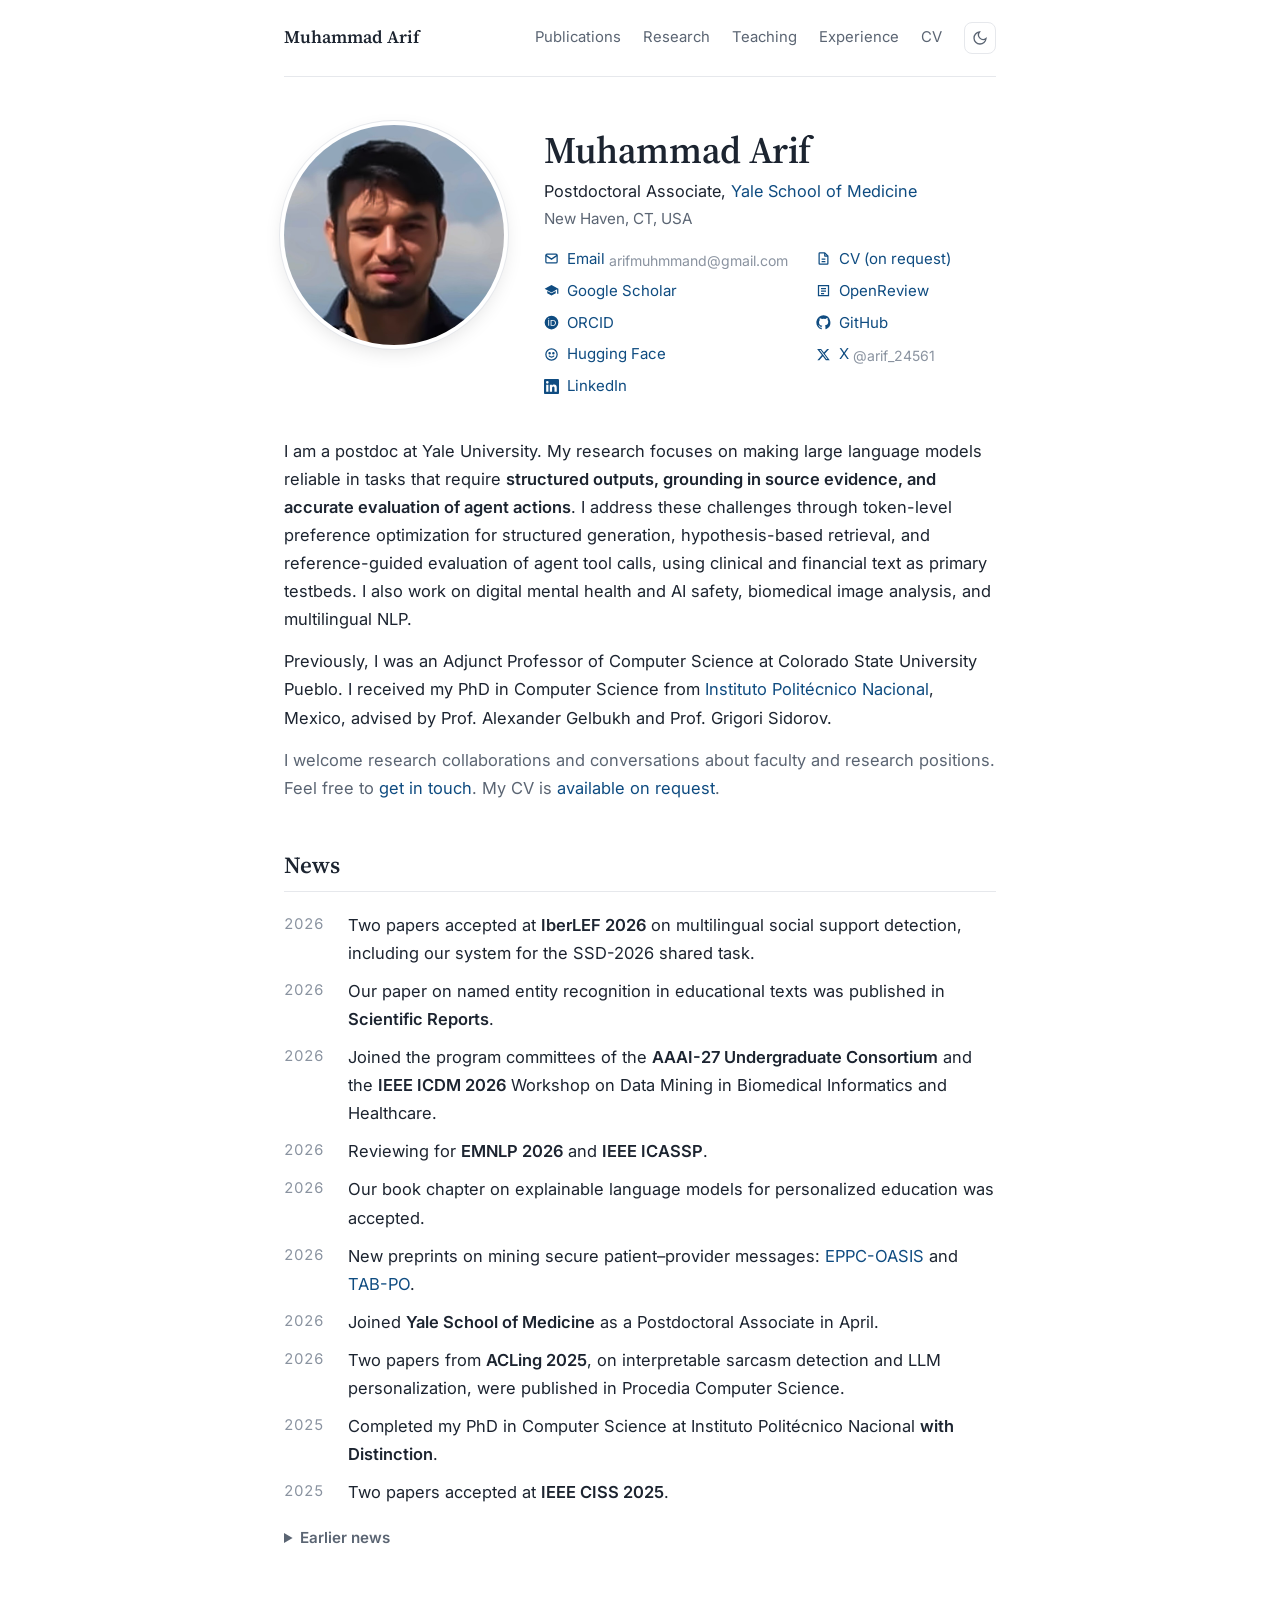
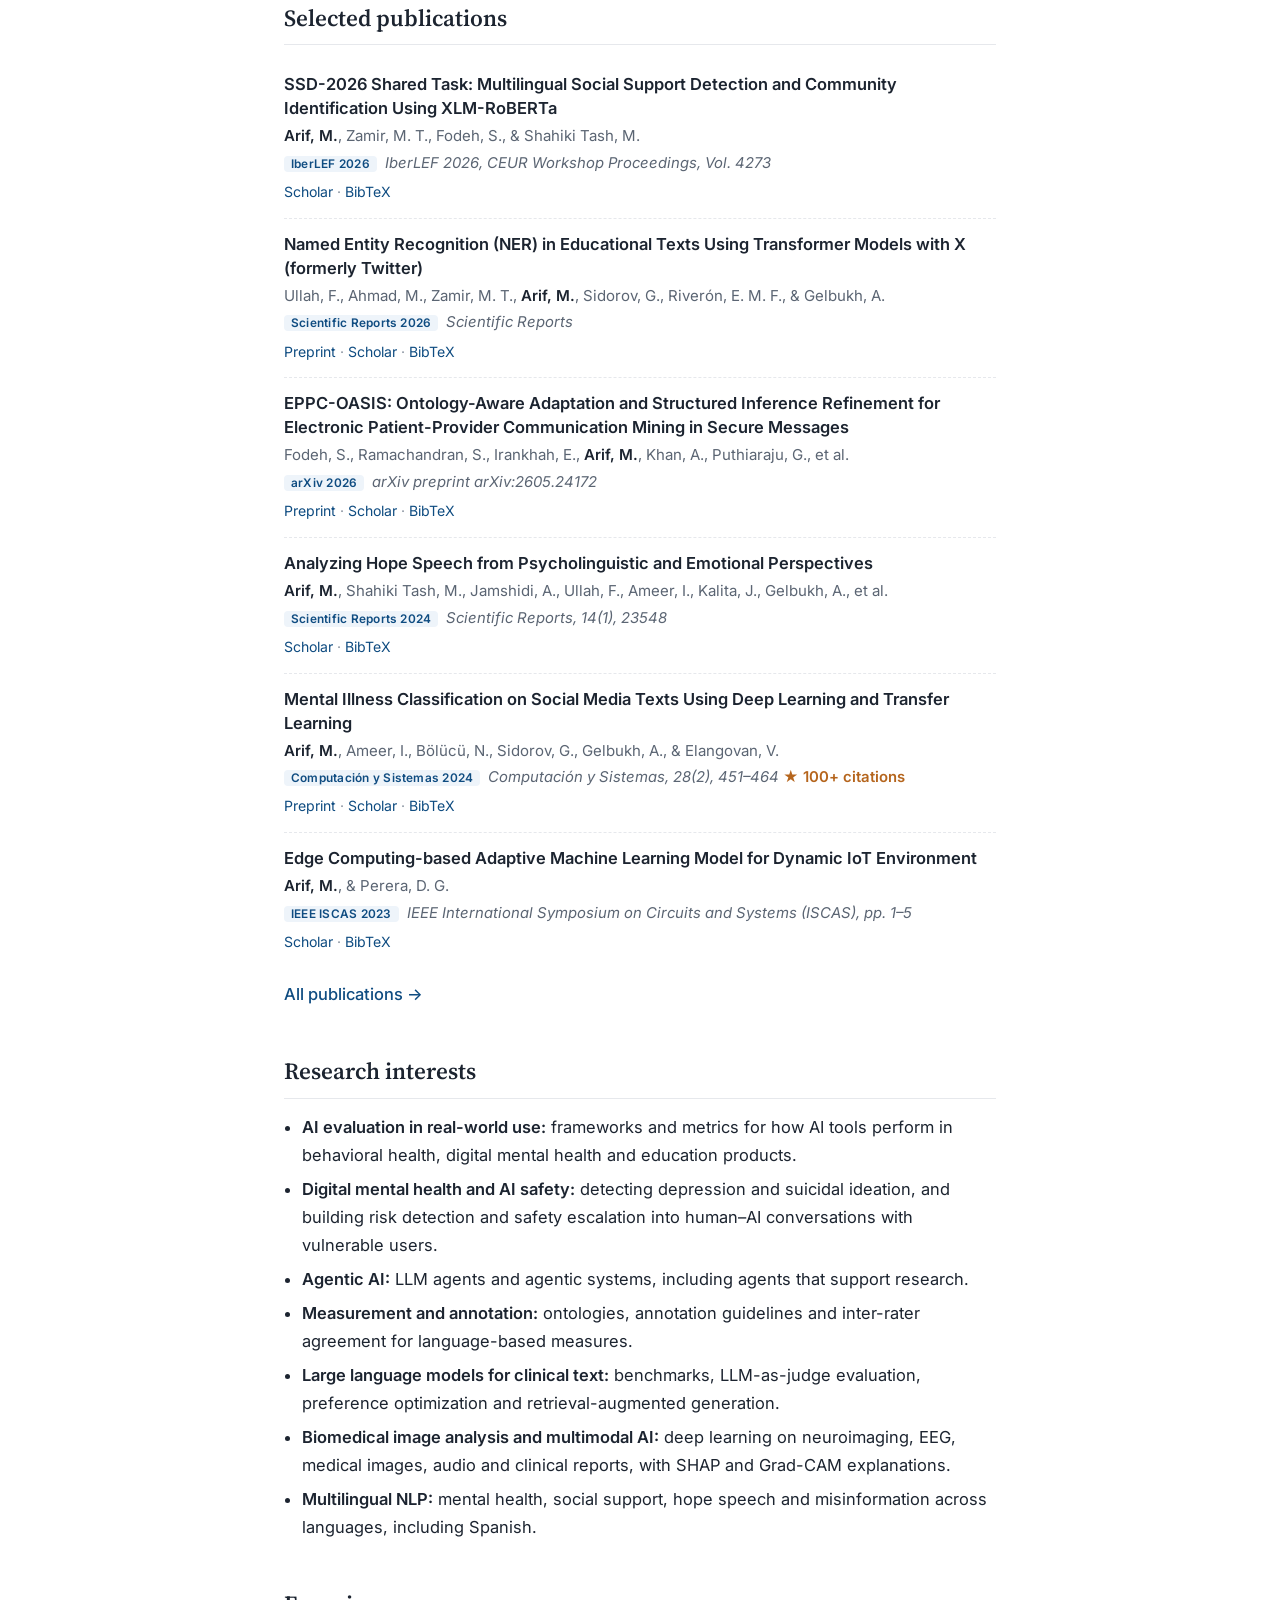
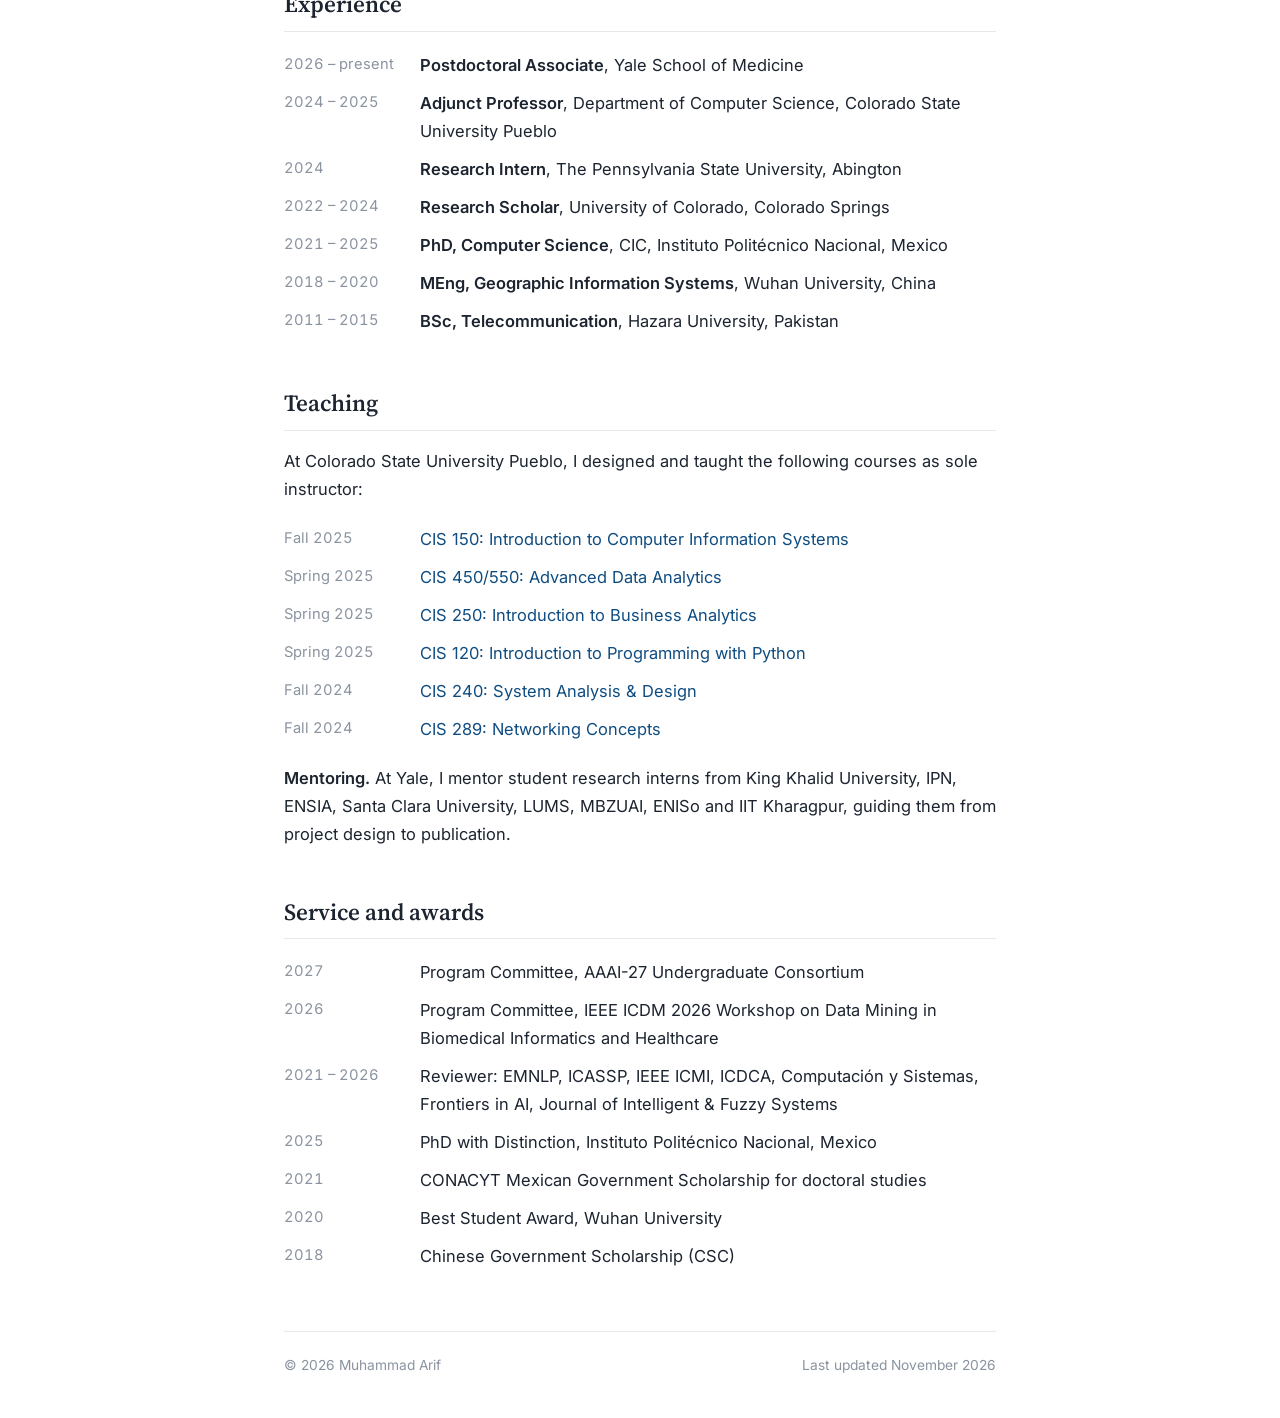
==== commit 0a74d307: "Intro: simplify opening sentence Co-Authored-By: Claude Opus 5.5 <noreply@anthropic.com> Claude-Sess" ====
--- a/index.html
+++ b/index.html
@@ -63,8 +63,7 @@
 
     <section class="bio">
       <p>
-        I am a Postdoctoral Associate in the Department of Emergency Medicine at Yale University. My research
-        focuses on making large language models reliable in tasks that require <b>structured outputs, grounding
+        I am a postdoc at Yale University. My research focuses on making large language models reliable in tasks that require <b>structured outputs, grounding
         in source evidence, and accurate evaluation of agent actions</b>. I address these challenges through
         token-level preference optimization for structured generation, hypothesis-based retrieval, and
         reference-guided evaluation of agent tool calls, using clinical and financial text as primary testbeds.
